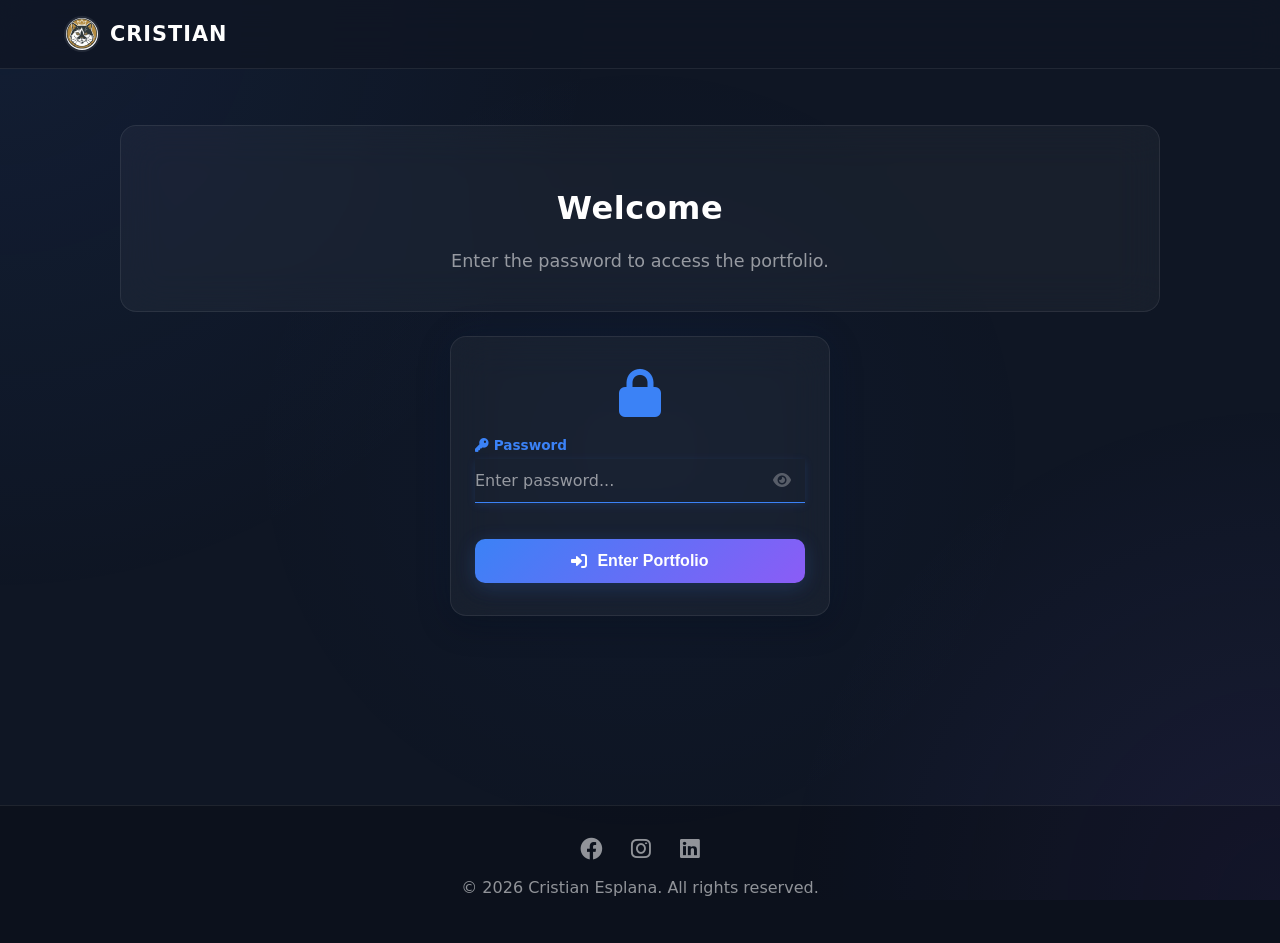
==== about.html @ e077a30f "Updated Profile" ====
<!DOCTYPE html>
<html lang="en">
<head>
    <meta charset="UTF-8">
    <meta name="viewport" content="width=device-width, initial-scale=1.0">
    <script>if(sessionStorage.getItem("portfolio_auth")!=="true")window.location.href="login.html";</script>
    <title>About Me | Cristian Esplana</title>
    <link rel="icon" type="image/png" href="Cat.png">
    <link rel="stylesheet" href="style.css">
    <link rel="stylesheet" href="https://cdnjs.cloudflare.com/ajax/libs/font-awesome/6.0.0/css/all.min.css">
</head>
<body>

    <header>
        <div class="nav-container">
            <a href="index.html" class="logo"><img src="Cat.png" alt="logo" class="logo-icon">CRISTIAN</a>
            <nav class="tubelight-nav">
                <a href="index.html" class="tubelight-link" data-page="index"><i class="fa fa-home"></i><span>Home</span></a>
                <a href="projects.html" class="tubelight-link" data-page="projects"><i class="fa fa-code"></i><span>Projects</span></a>
                <a href="about.html" class="tubelight-link" data-page="about"><i class="fa fa-user"></i><span>About</span></a>
                <a href="contact.html" class="tubelight-link" data-page="contact"><i class="fa fa-envelope"></i><span>Contact</span></a>
            </nav>
            <div class="header-right">
                <div class="search-box">
                    <input type="text" id="siteSearch" placeholder="Search...">
                </div>
                <a href="#" class="desktop-signout" data-logout title="Sign Out"><i class="fa fa-sign-out-alt"></i></a>
                <button id="menuBtn" class="menu-trigger">MENU ☰</button>
            </div>
        </div>
    </header>

    <div id="navModal" class="modal">
        <div class="modal-content">
            <span class="close">&times;</span>
            <div class="menu-extras">
                <div class="menu-search-box">
                    <i class="fa fa-search"></i>
                    <input type="text" id="menuSearch" placeholder="Search...">
                </div>
            </div>
            <nav>
                <ul class="menu-list">
                    <li><a href="index.html">HOME</a></li>
                    <li><a href="projects.html">PROJECTS</a></li>
                    <li><a href="about.html">ABOUT ME</a></li>
                    <li><a href="contact.html">CONTACT US</a></li>
                    <li><a href="#" class="logout-link" data-logout><i class="fa fa-sign-out-alt"></i> SIGN OUT</a></li>
                </ul>
            </nav>
        </div>
    </div>

    <main class="mobile-container">
        <section id="about" class="page active">
            <h2>Personal Details</h2>
            <div class="grid-layout">
                <div class="card avatar-picker-card" id="aboutCard">
                    <div class="avatar-picker">
                        <div class="avatar-picker-banner"></div>
                        <div class="avatar-picker-display" id="avatarDisplay">
                            <div class="avatar-picker-content" id="avatarContent">
                                <img src="DP.jpg" alt="Cristian Esplana" id="avatarMainImg">
                            </div>
                        </div>
                        <div class="avatar-picker-info">
                            <h3>Cristian Esplana</h3>
                            <p>Select your avatar</p>
                        </div>
                        <div class="avatar-picker-options" id="avatarOptions">
                            <button type="button" class="avatar-opt active" data-avatar="photo" title="Profile Photo">
                                <img src="DP.jpg" alt="Photo">
                            </button>
                            <button type="button" class="avatar-opt" data-avatar="1" title="Avatar 1">
                                <svg viewBox="0 0 36 36" fill="none" xmlns="http://www.w3.org/2000/svg" width="40" height="40"><mask id="av1" maskUnits="userSpaceOnUse" x="0" y="0" width="36" height="36"><rect width="36" height="36" rx="72" fill="#FFF"/></mask><g mask="url(#av1)"><rect width="36" height="36" fill="#ff005b"/><rect x="0" y="0" width="36" height="36" transform="translate(9 -5) rotate(219 18 18) scale(1)" fill="#ffb238" rx="6"/><g transform="translate(4.5 -4) rotate(9 18 18)"><path d="M15 19c2 1 4 1 6 0" stroke="#000" fill="none" stroke-linecap="round"/><rect x="10" y="14" width="1.5" height="2" rx="1" fill="#000"/><rect x="24" y="14" width="1.5" height="2" rx="1" fill="#000"/></g></g></svg>
                            </button>
                            <button type="button" class="avatar-opt" data-avatar="2" title="Avatar 2">
                                <svg viewBox="0 0 36 36" fill="none" xmlns="http://www.w3.org/2000/svg" width="40" height="40"><mask id="av2" maskUnits="userSpaceOnUse" x="0" y="0" width="36" height="36"><rect width="36" height="36" rx="72" fill="#FFF"/></mask><g mask="url(#av2)"><rect width="36" height="36" fill="#ff7d10"/><rect x="0" y="0" width="36" height="36" transform="translate(5 -1) rotate(55 18 18) scale(1.1)" fill="#0a0310" rx="6"/><g transform="translate(7 -6) rotate(-5 18 18)"><path d="M15 20c2 1 4 1 6 0" stroke="#FFF" fill="none" stroke-linecap="round"/><rect x="14" y="14" width="1.5" height="2" rx="1" fill="#FFF"/><rect x="20" y="14" width="1.5" height="2" rx="1" fill="#FFF"/></g></g></svg>
                            </button>
                            <button type="button" class="avatar-opt" data-avatar="3" title="Avatar 3">
                                <svg viewBox="0 0 36 36" fill="none" xmlns="http://www.w3.org/2000/svg" width="40" height="40"><mask id="av3" maskUnits="userSpaceOnUse" x="0" y="0" width="36" height="36"><rect width="36" height="36" rx="72" fill="#FFF"/></mask><g mask="url(#av3)"><rect width="36" height="36" fill="#0a0310"/><rect x="0" y="0" width="36" height="36" transform="translate(-3 7) rotate(227 18 18) scale(1.2)" fill="#ff005b" rx="36"/><g transform="translate(-3 3.5) rotate(7 18 18)"><path d="M13,21 a1,0.75 0 0,0 10,0" fill="#FFF"/><rect x="12" y="14" width="1.5" height="2" rx="1" fill="#FFF"/><rect x="22" y="14" width="1.5" height="2" rx="1" fill="#FFF"/></g></g></svg>
                            </button>
                            <button type="button" class="avatar-opt" data-avatar="4" title="Avatar 4">
                                <svg viewBox="0 0 36 36" fill="none" xmlns="http://www.w3.org/2000/svg" width="40" height="40"><mask id="av4" maskUnits="userSpaceOnUse" x="0" y="0" width="36" height="36"><rect width="36" height="36" rx="72" fill="#FFF"/></mask><g mask="url(#av4)"><rect width="36" height="36" fill="#d8fcb3"/><rect x="0" y="0" width="36" height="36" transform="translate(9 -5) rotate(219 18 18) scale(1)" fill="#89fcb3" rx="6"/><g transform="translate(4.5 -4) rotate(9 18 18)"><path d="M15 19c2 1 4 1 6 0" stroke="#000" fill="none" stroke-linecap="round"/><rect x="10" y="14" width="1.5" height="2" rx="1" fill="#000"/><rect x="24" y="14" width="1.5" height="2" rx="1" fill="#000"/></g></g></svg>
                            </button>
                        </div>
                    </div>
                    <div class="avatar-picker-details">
                    <hr>
                    <div class="about-details">
                        <p><strong>Status:</strong> <span>Working Student</span></p>
                        <p><strong>Current Role:</strong> <span>Freelance QA Analyst</span></p>
                        <p><strong>Specialization:</strong> <span>Quality Assurance & Web Dev</span></p>
                        <p><strong>Career Goal:</strong> <span>Senior QA Automation Engineer</span></p>
                    </div>
                    </div>
                </div>

                <div class="card hobby-section">
                    <h3><i class="fa fa-camera"></i> Photography</h3>
                    <p>Outside of coding and testing, I capture stories through my lens, focusing on nature and urban landscapes.</p>
                    <div id="hobbyGallery" class="hobby-gallery">
                        <div class="gallery-item">
                            <img src="gallery1.jpg" alt="Manila Riverside" data-lightbox="gallery1.jpg" data-caption="Manila Riverside — Golden hour along the Pasig River with the historic post office building.">
                            <div class="gallery-caption">
                                <strong>Manila Riverside</strong>
                                <span>Golden hour along the Pasig River with the historic post office building.</span>
                            </div>
                        </div>
                        <div class="gallery-item">
                            <img src="gallery2.jpg" alt="Taal Volcano, Tagaytay" data-lightbox="gallery2.jpg" data-caption="Taal Volcano, Tagaytay — Scenic view of Taal Lake and Volcano Island from Starbucks Tagaytay.">
                            <div class="gallery-caption">
                                <strong>Taal Volcano, Tagaytay</strong>
                                <span>Scenic view of Taal Lake and Volcano Island from Starbucks Tagaytay.</span>
                            </div>
                        </div>
                        <div class="gallery-item">
                            <img src="https://picsum.photos/seed/ocean22/400/260" alt="Coastal Horizon" data-lightbox="https://picsum.photos/seed/ocean22/900/600" data-caption="Coastal Horizon — Golden hour at a quiet beach in Batangas, Philippines.">
                            <div class="gallery-caption">
                                <strong>Coastal Horizon</strong>
                                <span>Golden hour at a quiet beach in Batangas, Philippines.</span>
                            </div>
                        </div>
                        <div class="gallery-item">
                            <img src="https://picsum.photos/seed/rooftop7/400/260" alt="Rooftop View" data-lightbox="https://picsum.photos/seed/rooftop7/900/600" data-caption="Rooftop View — Urban skyline captured from a rooftop during the blue hour.">
                            <div class="gallery-caption">
                                <strong>Rooftop View</strong>
                                <span>Urban skyline captured from a rooftop during the blue hour.</span>
                            </div>
                        </div>
                    </div>
                </div>
            </div>
        </section>
    </main>

    <footer>
        <div class="social-links">
            <a href="#" aria-label="Facebook"><i class="fab fa-facebook"></i></a>
            <a href="#" aria-label="Instagram"><i class="fab fa-instagram"></i></a>
            <a href="#" aria-label="LinkedIn"><i class="fab fa-linkedin"></i></a>
        </div>
        <p>&copy; 2026 Cristian Esplana. All rights reserved.</p>
    </footer>

    <!-- Image Lightbox Modal -->
    <div id="imgModal">
        <div class="img-modal-overlay"></div>
        <div class="img-modal-box">
            <button class="img-modal-close">&times;</button>
            <img id="imgModalSrc" src="" alt="">
            <p class="img-modal-caption" id="imgModalCaption"></p>
        </div>
    </div>

    <script src="script.js"></script>
</body>
</html>
---- style.css ----
/* ================================================================
   PORTFOLIO — Dark Glassmorphic Design
   ================================================================
   1. Variables & Theme
   2. Base, Background & Layout
   3. Header & Navigation
   4. Nav Modal & Menu
   5. Pages & Glassmorphic Cards
   6. Home: Hero, Preview Grid
   7. Home: Project Preview Cards
   8. Home: About Preview (Polaroid Photos)
   9. Home: Contact Preview
   10. Projects Page
   11. Achievements
   12. About Page & Gallery
   13. Contact Page & Forms
   14. Modals (Detail, Section Preview, Image Lightbox)
   15. Login Page
   16. Responsive Breakpoints
   ================================================================ */


/* ── 1. Variables & Theme ── */

:root {
    --bg-primary: #0f1624;
    --bg-secondary: #131a2e;
    --bg-card: rgba(255, 255, 255, 0.04);
    --bg-card-hover: rgba(255, 255, 255, 0.07);
    --text-primary: #e2e8f0;
    --text-secondary: rgba(255, 255, 255, 0.55);
    --accent: #3b82f6;
    --accent-secondary: #8b5cf6;
    --accent-glow: rgba(59, 130, 246, 0.15);
    --border: rgba(255, 255, 255, 0.08);
    --border-hover: rgba(255, 255, 255, 0.15);
    --glass-blur: 20px;
    --shadow-card: 0 8px 32px rgba(0, 0, 0, 0.3);
    --shadow-glow: 0 0 40px rgba(59, 130, 246, 0.08);
    --gradient-accent: linear-gradient(135deg, #3b82f6, #8b5cf6);
    --gradient-warm: linear-gradient(135deg, #f97316, #ef4444);
}


/* ── 2. Base, Background & Layout ── */

* { box-sizing: border-box; }

body {
    margin: 0;
    font-family: 'Segoe UI', system-ui, -apple-system, sans-serif;
    background: var(--bg-primary);
    color: var(--text-primary);
    overflow-x: hidden;
    min-height: 100vh;
}

body::before {
    content: "";
    position: fixed;
    top: 0; left: 0; width: 100%; height: 100%;
    background:
        radial-gradient(ellipse 600px 600px at 0% 0%, rgba(59, 130, 246, 0.08), transparent),
        radial-gradient(ellipse 500px 500px at 100% 100%, rgba(139, 92, 246, 0.08), transparent),
        radial-gradient(ellipse 400px 400px at 50% 50%, rgba(59, 130, 246, 0.03), transparent);
    z-index: -1;
    pointer-events: none;
}

hr {
    border: 0;
    border-top: 1px solid var(--border);
    margin: 15px 0;
}

footer {
    text-align: center;
    padding: 30px;
    background: rgba(0, 0, 0, 0.2);
    border-top: 1px solid var(--border);
    color: var(--text-secondary);
}

.social-links a {
    color: var(--text-secondary);
    margin: 0 12px;
    font-size: 1.4rem;
    transition: color 0.3s, transform 0.3s;
}

.social-links a:hover {
    color: var(--accent);
    transform: translateY(-2px);
}


/* ── 3. Header & Navigation ── */

header {
    background: rgba(15, 22, 36, 0.8);
    padding: 16px 5%;
    border-bottom: 1px solid var(--border);
    position: sticky;
    top: 0;
    z-index: 1000;
    -webkit-backdrop-filter: blur(16px);
    backdrop-filter: blur(16px);
}

.nav-container,
.header-right {
    display: flex;
    align-items: center;
    gap: 15px;
    justify-content: space-between;
}

.logo {
    color: #fff;
    margin: 0;
    cursor: pointer;
    display: flex;
    align-items: center;
    font-size: 1.5rem;
    font-weight: 700;
    text-decoration: none;
    letter-spacing: 1px;
}

.logo-icon {
    height: 44px;
    width: 44px;
    object-fit: cover;
    margin-right: 10px;
    border-radius: 50%;
    border: 2px solid var(--border);
}

.search-box input {
    background: var(--bg-card);
    color: var(--text-primary);
    border: 1px solid var(--border);
    border-radius: 20px;
    padding: 7px 16px;
    width: 100px;
    transition: width 0.3s, border-color 0.3s;
    font-family: inherit;
}

.search-box input:focus {
    width: 160px;
    border-color: var(--accent);
    outline: none;
}

.menu-trigger {
    background: transparent;
    color: var(--text-primary);
    border: 1px solid var(--border);
    padding: 8px 16px;
    border-radius: 8px;
    cursor: pointer;
    font-family: inherit;
    font-weight: 600;
    font-size: 0.85rem;
    letter-spacing: 1px;
    transition: border-color 0.3s;
}

.menu-trigger:hover { border-color: var(--accent); }


/* ── 3b. Tubelight Navbar (Desktop) ── */

.tubelight-nav {
    display: none;
}

.desktop-signout {
    display: none;
}

@media (min-width: 768px) {
    .tubelight-nav {
        display: flex;
        align-items: center;
        gap: 2px;
        background: rgba(255, 255, 255, 0.04);
        border: 1px solid var(--border);
        -webkit-backdrop-filter: blur(16px);
        backdrop-filter: blur(16px);
        padding: 4px;
        border-radius: 9999px;
    }

    .tubelight-link {
        position: relative;
        display: flex;
        align-items: center;
        gap: 6px;
        padding: 8px 22px;
        border-radius: 9999px;
        text-decoration: none;
        font-size: 0.82rem;
        font-weight: 600;
        color: var(--text-secondary);
        transition: color 0.3s, background 0.3s;
        white-space: nowrap;
    }

    .tubelight-link i {
        display: none;
    }

    .tubelight-link:hover {
        color: var(--accent);
    }

    .tubelight-link.active {
        color: var(--accent);
        background: rgba(59, 130, 246, 0.07);
    }

    .tubelight-link.active::before {
        content: '';
        position: absolute;
        top: -1px;
        left: 50%;
        transform: translateX(-50%);
        width: 28px;
        height: 3px;
        background: var(--accent);
        border-radius: 4px 4px 0 0;
        animation: tubelightPulse 2s ease-in-out infinite alternate;
    }

    .tubelight-link.active::after {
        content: '';
        position: absolute;
        top: -6px;
        left: 50%;
        transform: translateX(-50%);
        width: 40px;
        height: 16px;
        background: radial-gradient(ellipse, rgba(59, 130, 246, 0.3) 0%, transparent 70%);
        border-radius: 50%;
        pointer-events: none;
        filter: blur(4px);
        animation: tubelightGlow 2s ease-in-out infinite alternate;
    }

    @keyframes tubelightPulse {
        from { opacity: 0.8; width: 24px; }
        to   { opacity: 1;   width: 32px; }
    }

    @keyframes tubelightGlow {
        from { opacity: 0.5; transform: translateX(-50%) scale(0.9); }
        to   { opacity: 1;   transform: translateX(-50%) scale(1.1); }
    }

    .menu-trigger {
        display: none !important;
    }

    .desktop-signout {
        display: flex;
        align-items: center;
        justify-content: center;
        width: 34px;
        height: 34px;
        border-radius: 50%;
        color: var(--text-secondary);
        border: 1px solid var(--border);
        text-decoration: none;
        font-size: 0.9rem;
        transition: color 0.3s, border-color 0.3s, background 0.3s;
    }

    .desktop-signout:hover {
        color: #ef4444;
        border-color: rgba(239, 68, 68, 0.4);
        background: rgba(239, 68, 68, 0.08);
    }
}


/* ── 4. Nav Modal & Menu ── */

.modal {
    position: fixed;
    top: -100%; left: 0;
    width: 100%; height: 100%;
    background: rgba(15, 22, 36, 0.97);
    -webkit-backdrop-filter: blur(30px);
    backdrop-filter: blur(30px);
    z-index: 2000;
    transition: top 0.4s;
    display: none;
}

.modal.show { top: 0; display: block; }

.modal-content {
    display: flex;
    flex-direction: column;
    align-items: center;
    padding-top: 100px;
}

.close {
    position: absolute;
    top: 20px; right: 30px;
    font-size: 40px;
    cursor: pointer;
    color: var(--text-secondary);
    transition: color 0.3s;
}

.close:hover { color: #fff; }

.menu-list {
    list-style: none;
    padding: 0;
    text-align: center;
}

.menu-list li { margin: 8px 0; }

.menu-list a {
    text-decoration: none;
    font-size: 1.8rem;
    color: var(--text-secondary);
    font-weight: 700;
    letter-spacing: 2px;
    transition: color 0.3s;
}

.menu-list a:hover { color: #fff; }

.menu-list .logout-link {
    color: #ef4444 !important;
    border-top: 1px solid var(--border);
    padding-top: 16px;
    margin-top: 10px;
    display: inline-block;
    font-size: 1.2rem;
}

.menu-list .logout-link:hover { opacity: 0.7; }

.menu-extras {
    display: flex;
    flex-direction: column;
    align-items: center;
    gap: 12px;
    margin-bottom: 28px;
    width: 80%;
    max-width: 320px;
}

.menu-search-box {
    display: flex;
    align-items: center;
    gap: 10px;
    width: 100%;
    background: var(--bg-card);
    border: 1px solid var(--border);
    border-radius: 24px;
    padding: 10px 16px;
}

.menu-search-box i { color: var(--accent); font-size: 0.95rem; flex-shrink: 0; }

.menu-search-box input {
    border: none;
    background: transparent;
    color: var(--text-primary);
    font-family: inherit;
    font-size: 1rem;
    width: 100%;
    outline: none;
}




/* ── 5. Pages & Glassmorphic Cards ── */

.mobile-container {
    max-width: 600px;
    margin: auto;
    min-height: 80vh;
}

.page {
    display: none;
    padding: 20px;
    opacity: 0;
    transition: 0.5s ease;
}

.page.active {
    display: block;
    opacity: 1;
    margin: 24px auto;
}

.page h2 {
    color: #fff;
    font-size: 1.6rem;
    font-weight: 700;
    letter-spacing: 0.5px;
    margin-bottom: 20px;
}

.card,
.preview-item {
    background: var(--bg-card);
    -webkit-backdrop-filter: blur(var(--glass-blur));
    backdrop-filter: blur(var(--glass-blur));
    padding: 20px;
    border-radius: 16px;
    margin-bottom: 20px;
    box-shadow: var(--shadow-card), var(--shadow-glow);
    border: 1px solid var(--border);
    transition: transform 0.3s ease, box-shadow 0.3s ease, border-color 0.3s ease;
}

.card:hover,
.preview-item:hover {
    transform: translateY(-4px);
    box-shadow: var(--shadow-card), 0 0 60px rgba(59, 130, 246, 0.12);
    border-color: var(--border-hover);
}

.preview-item { cursor: pointer; }


/* ── 6. Home: Hero, Preview Grid ── */

.hero-header {
    padding: 32px 24px;
    border-radius: 16px;
    background: var(--bg-card);
    border: 1px solid var(--border);
    margin-bottom: 24px;
    -webkit-backdrop-filter: blur(var(--glass-blur));
    backdrop-filter: blur(var(--glass-blur));
}

.hero-header h1 {
    font-size: 2rem;
    font-weight: 800;
    margin: 0 0 12px;
    color: #fff;
    line-height: 1.2;
}

.hero-header p {
    color: var(--text-secondary);
    font-size: 1rem;
    line-height: 1.6;
    margin: 0;
}

.hero-header strong { color: var(--accent); }

.scroll-preview {
    display: flex;
    flex-direction: column;
    gap: 16px;
}

.scroll-preview .preview-item:nth-child(1) {
    background: linear-gradient(135deg, rgba(59, 130, 246, 0.08), rgba(139, 92, 246, 0.06));
    border-color: rgba(59, 130, 246, 0.15);
}

.scroll-preview .preview-item:nth-child(2) {
    background: linear-gradient(135deg, rgba(139, 92, 246, 0.08), rgba(236, 72, 153, 0.06));
    border-color: rgba(139, 92, 246, 0.15);
}

.scroll-preview .preview-item:nth-child(3) {
    background: linear-gradient(135deg, rgba(249, 115, 22, 0.08), rgba(239, 68, 68, 0.06));
    border-color: rgba(249, 115, 22, 0.15);
}

.preview-item h4 {
    color: #fff;
    font-size: 1rem;
    margin: 0 0 2px;
}

.preview-sub {
    font-size: 0.75rem;
    color: var(--text-secondary);
    margin: 2px 0 12px;
}


/* ── 7. Home: Project Preview Cards ── */

.home-preview-projects { display: flex; flex-direction: column; gap: 10px; }

.hp-project {
    background: rgba(255, 255, 255, 0.03);
    border: 1px solid var(--border);
    border-radius: 12px;
    padding: 12px 14px;
    display: flex;
    flex-direction: column;
    gap: 6px;
    transition: border-color 0.3s;
}

.hp-project:hover { border-color: var(--border-hover); }

.hp-project-top { display: flex; align-items: center; gap: 6px; margin-bottom: 2px; }
.hp-project strong { font-size: 0.92rem; color: #fff; }
.hp-project p { margin: 0; font-size: 0.78rem; color: var(--text-secondary); line-height: 1.4; }

.hp-project-img {
    width: 100%;
    max-height: 160px;
    object-fit: cover;
    border-radius: 8px;
    margin: 4px 0;
    border: 1px solid var(--border);
}

.hp-project-full .hp-project-img { max-height: 220px; }


/* ── 8. Home: About Preview (Polaroid Photos) ── */

.home-preview-about { display: flex; flex-direction: column; gap: 12px; }

.hp-profile-row { display: flex; align-items: center; gap: 12px; margin-bottom: 8px; }

.hp-avatar-img {
    width: 50px; height: 50px;
    border-radius: 50%;
    object-fit: cover;
    object-position: top;
    border: 2px solid var(--accent);
    box-shadow: 0 0 16px rgba(59, 130, 246, 0.2);
}

.hp-profile-row div { display: flex; flex-direction: column; }
.hp-profile-row strong { font-size: 0.95rem; color: #fff; }
.hp-profile-row span { font-size: 0.75rem; color: var(--text-secondary); }

.hp-detail-row {
    font-size: 0.82rem;
    padding: 8px 14px;
    border-radius: 20px;
    background: rgba(59, 130, 246, 0.1);
    border: 1px solid rgba(59, 130, 246, 0.2);
    margin-bottom: 6px;
    display: inline-flex;
    align-items: center;
    gap: 8px;
    color: var(--text-primary);
    font-weight: 600;
}

.hp-detail-row i { color: var(--accent); width: 14px; text-align: center; }

.hp-about-photos {
    display: flex;
    justify-content: center;
    gap: 0;
    padding: 20px 10px 10px;
    position: relative;
    min-height: 120px;
}

.hp-about-photos img {
    width: 120px;
    height: 90px;
    object-fit: cover;
    border-radius: 6px;
    border: 3px solid rgba(255, 255, 255, 0.15);
    box-shadow: 0 8px 24px rgba(0, 0, 0, 0.5);
    position: relative;
    transition: transform 0.4s ease, box-shadow 0.4s ease;
}

.hp-about-photos img:first-child {
    transform: rotate(-6deg);
    z-index: 1;
    margin-right: -20px;
}

.hp-about-photos img:last-child {
    transform: rotate(4deg);
    z-index: 2;
}

.hp-about-photos img:hover {
    transform: rotate(0deg) translateY(-8px) scale(1.05);
    box-shadow: 0 16px 40px rgba(0, 0, 0, 0.6);
    z-index: 10;
}


/* ── 9. Home: Contact Preview ── */

.home-preview-contact { display: flex; flex-direction: column; gap: 12px; }
.hp-contact-info { display: flex; flex-direction: column; gap: 4px; }

.hp-form { display: flex; flex-direction: column; gap: 8px; }

.hp-form input,
.hp-form textarea {
    width: 100%;
    padding: 10px 0;
    border: none;
    border-bottom: 1px solid var(--border);
    background: transparent;
    color: var(--text-primary);
    font-family: inherit;
    font-size: 0.85rem;
    box-sizing: border-box;
    resize: none;
    cursor: pointer;
    transition: border-color 0.3s;
}

.hp-form input::placeholder,
.hp-form textarea::placeholder { color: var(--text-secondary); }

.hp-form input:focus,
.hp-form textarea:focus {
    outline: none;
    border-bottom-color: var(--accent);
    box-shadow: 0 2px 8px rgba(59, 130, 246, 0.15);
}

.hp-form button {
    background: var(--gradient-warm);
    color: #fff;
    border: none;
    padding: 10px;
    border-radius: 8px;
    font-size: 0.85rem;
    font-weight: 700;
    cursor: pointer;
    display: flex;
    justify-content: center;
    align-items: center;
    gap: 6px;
    transition: opacity 0.3s, transform 0.3s;
}

.hp-form button:hover {
    opacity: 0.9;
    transform: translateY(-1px);
}


/* ── 10. Projects Page ── */

.year-group { margin-bottom: 28px; }

.year-label {
    display: inline-flex;
    align-items: center;
    gap: 8px;
    background: var(--gradient-accent);
    color: #fff;
    font-size: 0.85rem;
    font-weight: 700;
    padding: 6px 16px;
    border-radius: 20px;
    margin-bottom: 14px;
}

.project-card { display: flex; flex-direction: column; gap: 8px; cursor: pointer; }
.project-meta { display: flex; align-items: center; gap: 8px; flex-wrap: wrap; }
.project-card h3 { margin: 4px 0 0; font-size: 1.05rem; color: #fff; }
.project-card p { margin: 0; font-size: 0.88rem; line-height: 1.5; color: var(--text-secondary); }

.subject-tag {
    font-size: 0.72rem;
    font-weight: 600;
    padding: 4px 12px;
    border-radius: 12px;
    background: rgba(59, 130, 246, 0.15);
    color: var(--accent);
    border: 1px solid rgba(59, 130, 246, 0.25);
}

.platform-tag {
    font-size: 0.72rem;
    padding: 4px 12px;
    border-radius: 12px;
    background: rgba(255, 255, 255, 0.05);
    color: var(--text-secondary);
    border: 1px solid var(--border);
}

.tech-stack { display: flex; gap: 6px; flex-wrap: wrap; margin-top: 6px; }

.tech {
    font-size: 0.72rem;
    font-weight: 700;
    padding: 4px 12px;
    border-radius: 10px;
    background: rgba(139, 92, 246, 0.12);
    color: #c4b5fd;
    border: 1px solid rgba(139, 92, 246, 0.25);
}

.card-thumb {
    width: 100%;
    height: 140px;
    object-fit: cover;
    border-radius: 10px;
    margin-top: 12px;
    border: 1px solid var(--border);
    cursor: zoom-in;
    transition: opacity 0.3s;
}

.card-thumb:hover { opacity: 0.85; }


/* ── 11. Achievements ── */

.section-sub-heading { margin-top: 32px; margin-bottom: 14px; }
.achievements-list { display: flex; flex-direction: column; gap: 12px; }

.achievement-item {
    display: flex;
    align-items: flex-start;
    gap: 14px;
    background: var(--bg-card);
    border: 1px solid var(--border);
    border-left: 3px solid var(--accent);
    border-radius: 12px;
    padding: 16px;
    cursor: pointer;
    transition: border-color 0.3s, transform 0.3s;
    -webkit-backdrop-filter: blur(var(--glass-blur));
    backdrop-filter: blur(var(--glass-blur));
}

.achievement-item:hover {
    border-color: var(--border-hover);
    transform: translateY(-2px);
}

.achievement-icon { font-size: 1.4rem; color: var(--accent); flex-shrink: 0; padding-top: 2px; }
.achievement-body { flex: 1; }
.achievement-body strong { font-size: 0.95rem; display: block; margin-bottom: 4px; color: #fff; }
.achievement-body p { margin: 0; font-size: 0.85rem; line-height: 1.5; color: var(--text-secondary); }

.cert-thumb {
    width: 72px;
    height: 52px;
    object-fit: cover;
    border-radius: 8px;
    border: 1px solid var(--border);
    cursor: zoom-in;
    flex-shrink: 0;
    transition: opacity 0.2s;
}

.cert-thumb:hover { opacity: 0.8; }


/* ── 12. About Page & Gallery ── */

.profile-header { display: flex; align-items: center; gap: 20px; margin-bottom: 15px; }
.profile-header i { font-size: 3.5rem; color: var(--accent); }

.profile-photo {
    width: 80px; height: 80px;
    border-radius: 50%;
    object-fit: cover;
    object-position: top;
    border: 3px solid var(--accent);
    box-shadow: 0 0 20px rgba(59, 130, 246, 0.2);
}

.profile-title h3 { margin: 0; font-size: 1.4rem; color: #fff; }
.profile-title p { margin: 0; color: var(--accent); font-weight: 600; }

/* Avatar Picker */
.avatar-picker-card {
    padding: 0 !important;
    overflow: hidden;
}

.avatar-picker {
    display: flex;
    flex-direction: column;
    align-items: center;
}

.avatar-picker-banner {
    width: 100%;
    height: 8rem;
    background: linear-gradient(135deg, rgba(59, 130, 246, 0.25), rgba(139, 92, 246, 0.15));
}

.avatar-picker-display {
    width: 130px;
    height: 130px;
    border-radius: 50%;
    overflow: hidden;
    border: 4px solid var(--bg-secondary);
    background: var(--bg-secondary);
    margin-top: -65px;
    display: flex;
    align-items: center;
    justify-content: center;
    box-shadow: 0 8px 32px rgba(0, 0, 0, 0.4);
    position: relative;
}

.avatar-picker-content {
    width: 100%;
    height: 100%;
    display: flex;
    align-items: center;
    justify-content: center;
    transition: transform 0.8s cubic-bezier(0.4, 0, 0.2, 1);
}

.avatar-picker-content.spin {
    animation: avatarSpin 0.8s cubic-bezier(0.4, 0, 0.2, 1);
}

@keyframes avatarSpin {
    0%   { transform: rotate(0deg) scale(1); }
    50%  { transform: rotate(540deg) scale(0.85); }
    100% { transform: rotate(1080deg) scale(1); }
}

.avatar-picker-content img {
    width: 100%;
    height: 100%;
    object-fit: cover;
    object-position: top;
    border-radius: 50%;
}

.avatar-picker-content svg {
    width: 80%;
    height: 80%;
}

.avatar-picker-info {
    text-align: center;
    margin-top: 12px;
    padding: 0 20px;
}

.avatar-picker-info h3 {
    margin: 0;
    font-size: 1.4rem;
    color: #fff;
    font-weight: 700;
}

.avatar-picker-info p {
    margin: 4px 0 0;
    font-size: 0.85rem;
    color: var(--text-secondary);
}

.avatar-picker-options {
    display: flex;
    justify-content: center;
    gap: 12px;
    margin: 18px 0 20px;
    padding: 0 20px;
}

.avatar-opt {
    position: relative;
    width: 44px;
    height: 44px;
    border-radius: 50%;
    overflow: hidden;
    border: 2px solid var(--border);
    background: var(--bg-card);
    cursor: pointer;
    padding: 0;
    display: flex;
    align-items: center;
    justify-content: center;
    transition: transform 0.2s, border-color 0.3s, box-shadow 0.3s;
}

.avatar-opt:hover {
    transform: translateY(-2px);
    border-color: var(--border-hover);
}

.avatar-opt img {
    width: 100%;
    height: 100%;
    object-fit: cover;
    object-position: top;
    border-radius: 50%;
}

.avatar-opt svg {
    width: 32px;
    height: 32px;
}

.avatar-opt.active {
    border-color: var(--accent);
    box-shadow: 0 0 0 3px rgba(59, 130, 246, 0.25), 0 0 16px rgba(59, 130, 246, 0.2);
}

.avatar-picker-details {
    padding: 0 20px 20px;
}

.about-details p {
    padding: 10px 14px;
    border-radius: 8px;
    background: rgba(59, 130, 246, 0.06);
    border-left: 3px solid var(--accent);
    margin: 6px 0;
    color: var(--text-secondary);
}

.about-details strong { color: var(--text-primary); }

.hobby-gallery { display: grid; grid-template-columns: 1fr 1fr; gap: 14px; margin-top: 14px; }

.gallery-item {
    border-radius: 12px;
    overflow: hidden;
    border: 1px solid var(--border);
    box-shadow: var(--shadow-card);
    background: var(--bg-card);
    transition: transform 0.3s ease, box-shadow 0.3s ease;
}

.gallery-item:hover {
    transform: translateY(-6px);
    box-shadow: var(--shadow-card), 0 0 40px rgba(59, 130, 246, 0.1);
}

.gallery-item img { width: 100%; height: 130px; object-fit: cover; display: block; cursor: zoom-in; }

.gallery-caption { padding: 10px 12px; display: flex; flex-direction: column; gap: 3px; }
.gallery-caption strong { font-size: 0.85rem; color: var(--accent); }
.gallery-caption span { font-size: 0.75rem; color: var(--text-secondary); line-height: 1.3; }

@media (max-width: 480px) {
    .hobby-gallery { grid-template-columns: 1fr; }
    .gallery-item img { height: 160px; }
}


/* ── 13. Contact Page & Forms ── */

.contact-grid { display: flex; flex-direction: column; gap: 20px; }

.contact-info-card {
    background: linear-gradient(135deg, rgba(59, 130, 246, 0.08), rgba(139, 92, 246, 0.06)) !important;
}

.contact-info-card h3 { color: #fff; margin-top: 0; }

.contact-info-card p {
    padding: 10px 14px;
    border-radius: 8px;
    background: rgba(255, 255, 255, 0.03);
    margin: 8px 0;
    color: var(--text-secondary);
}

.contact-info-card p i { color: var(--accent); margin-right: 6px; }

.form-group { margin-bottom: 16px; display: flex; flex-direction: column; gap: 6px; }
.form-group label { font-size: 0.85rem; font-weight: 600; color: var(--accent); }

#contactForm input,
#contactForm textarea {
    width: 100%;
    padding: 12px 0;
    border: none;
    border-bottom: 1px solid var(--border);
    border-radius: 0;
    background: transparent;
    color: var(--text-primary);
    font-family: inherit;
    font-size: 0.95rem;
    box-sizing: border-box;
    transition: border-color 0.3s;
}

#contactForm input::placeholder,
#contactForm textarea::placeholder { color: var(--text-secondary); }

#contactForm input:focus,
#contactForm textarea:focus {
    outline: none;
    border-bottom-color: var(--accent);
    box-shadow: 0 2px 8px rgba(59, 130, 246, 0.15);
}

.send-btn {
    width: 100%;
    background: var(--gradient-warm);
    color: white;
    border: none;
    padding: 14px;
    border-radius: 10px;
    font-weight: 700;
    font-size: 1rem;
    cursor: pointer;
    display: flex;
    justify-content: center;
    align-items: center;
    gap: 10px;
    transition: opacity 0.3s, transform 0.3s;
    box-shadow: 0 4px 20px rgba(249, 115, 22, 0.25);
}

.send-btn:hover {
    opacity: 0.9;
    transform: translateY(-2px);
}


/* ── 14. Modals ── */

/* Detail Modal */
.detail-modal {
    display: none;
    position: fixed; top: 0; left: 0; width: 100%; height: 100%;
    z-index: 3000; align-items: center; justify-content: center;
}

.detail-modal.show { display: flex; }

.detail-modal-overlay {
    position: absolute; top: 0; left: 0; width: 100%; height: 100%;
    background: rgba(0, 0, 0, 0.8);
}

.detail-modal-box {
    position: relative; z-index: 1;
    background: var(--bg-secondary);
    -webkit-backdrop-filter: blur(30px);
    backdrop-filter: blur(30px);
    border: 1px solid var(--border);
    border-radius: 20px;
    padding: 28px 24px 24px;
    max-width: 500px; width: 92vw;
    max-height: 88vh; overflow-y: auto;
    box-shadow: 0 20px 60px rgba(0, 0, 0, 0.5), var(--shadow-glow);
    animation: modalSlideIn 0.3s ease;
}

@keyframes modalSlideIn {
    from { opacity: 0; transform: translateY(20px) scale(0.97); }
    to   { opacity: 1; transform: translateY(0) scale(1); }
}

.detail-modal-close {
    position: absolute; top: 14px; right: 18px;
    background: none; border: none; color: var(--text-secondary);
    font-size: 1.8rem; cursor: pointer; line-height: 1;
    opacity: 0.6; transition: opacity 0.2s;
}

.detail-modal-close:hover { opacity: 1; color: #fff; }
.detail-modal-meta { display: flex; gap: 8px; flex-wrap: wrap; margin-bottom: 10px; }
.detail-modal-title { margin: 0; font-size: 1.25rem; color: #fff; padding-right: 28px; }
.detail-modal-hr { border: none; border-top: 1px solid var(--border); margin: 14px 0; }

.detail-modal-img {
    width: 100%; border-radius: 12px; margin-bottom: 16px;
    border: 1px solid var(--border);
    cursor: zoom-in; transition: opacity 0.2s; display: block;
}

.detail-modal-img:hover { opacity: 0.88; }
.detail-modal-desc { color: var(--text-secondary); line-height: 1.65; margin: 0 0 16px; }
.detail-modal-tech { margin-top: 4px; }
.detail-achievement-icon { font-size: 1.5rem; color: var(--accent); }

/* Section Preview Modal */
.section-preview-modal {
    display: none;
    position: fixed; top: 0; left: 0; width: 100%; height: 100%;
    z-index: 3000; align-items: center; justify-content: center;
}

.section-preview-modal.show { display: flex; }

.section-preview-overlay {
    position: absolute; top: 0; left: 0; width: 100%; height: 100%;
    background: rgba(0, 0, 0, 0.8);
}

.section-preview-box {
    position: relative; z-index: 1;
    background: var(--bg-secondary);
    border: 1px solid var(--border);
    border-radius: 20px;
    padding: 28px 24px 24px;
    width: 90%; max-width: 520px;
    max-height: 80vh; overflow-y: auto;
    box-shadow: 0 12px 40px rgba(0, 0, 0, 0.5), var(--shadow-glow);
    -webkit-backdrop-filter: blur(30px);
    backdrop-filter: blur(30px);
    animation: modalSlideIn 0.3s ease;
}

.section-preview-close {
    position: absolute; top: 14px; right: 18px;
    background: none; border: none; font-size: 1.6rem;
    cursor: pointer; color: var(--text-secondary); opacity: 0.6; line-height: 1;
}

.section-preview-close:hover { opacity: 1; color: #fff; }
.section-preview-title { margin: 0 0 16px; font-size: 1.2rem; color: var(--accent); }
.section-preview-content { margin-bottom: 20px; }

/* Fix cloned content inside the section preview modal */
.section-preview-content .home-preview-about {
    flex-direction: column;
    gap: 16px;
}

.section-preview-content .hp-about-info {
    width: 100%;
}

.section-preview-content .hp-detail-row {
    display: flex;
    width: 100%;
}

.section-preview-content .hp-about-photos {
    display: flex;
    justify-content: center;
    padding: 10px 0;
    min-height: 0;
}

.section-preview-content .hp-about-photos img {
    width: 140px;
    height: 100px;
}

.section-preview-content .home-preview-projects {
    flex-direction: column;
}

.section-preview-content .hp-project {
    width: 100%;
}

.section-preview-content .home-preview-contact {
    flex-direction: column;
}

.section-preview-content .hp-form input,
.section-preview-content .hp-form textarea {
    pointer-events: none;
}

.section-preview-btn {
    display: flex; align-items: center; justify-content: center; gap: 8px;
    background: var(--gradient-accent); color: #fff; text-decoration: none;
    padding: 12px 20px; border-radius: 10px; font-weight: bold;
    font-size: 0.95rem; transition: opacity 0.3s, transform 0.3s;
}

.section-preview-btn:hover {
    opacity: 0.9;
    transform: translateY(-1px);
}

/* Image Lightbox Modal */
#imgModal {
    display: none;
    position: fixed; top: 0; left: 0; width: 100%; height: 100%;
    z-index: 3000; align-items: center; justify-content: center;
}

#imgModal.show { display: flex; }

.img-modal-overlay {
    position: absolute; top: 0; left: 0; width: 100%; height: 100%;
    background: rgba(0, 0, 0, 0.92);
}

.img-modal-box {
    position: relative; z-index: 1;
    max-width: 92vw; max-height: 92vh;
    display: flex; flex-direction: column; align-items: center;
}

.img-modal-box img {
    max-width: 100%; max-height: 78vh;
    border-radius: 12px;
    box-shadow: 0 10px 40px rgba(0, 0, 0, 0.6);
    display: block;
}

.img-modal-caption { color: #fff; margin-top: 12px; font-size: 0.95rem; text-align: center; opacity: 0.8; }

.img-modal-close {
    position: absolute; top: -44px; right: 0;
    background: none; border: none; color: #fff;
    font-size: 2.2rem; cursor: pointer; line-height: 1;
    opacity: 0.7; transition: opacity 0.2s;
}

.img-modal-close:hover { opacity: 1; }


/* ── 15. Login Page ── */

.login-box {
    max-width: 380px;
    margin: 0 auto;
    padding: 32px 24px;
    background: var(--bg-card);
    -webkit-backdrop-filter: blur(var(--glass-blur));
    backdrop-filter: blur(var(--glass-blur));
    border: 1px solid var(--border);
    border-radius: 16px;
    box-shadow: var(--shadow-card), var(--shadow-glow);
}

.login-icon { text-align: center; margin-bottom: 20px; }

.login-icon i {
    font-size: 3rem;
    color: var(--accent);
}

.login-box .form-group label { color: var(--accent); }

.password-wrapper { position: relative; display: flex; align-items: center; }

.password-wrapper input {
    width: 100%;
    padding: 12px 44px 12px 0;
    border: none;
    border-bottom: 1px solid var(--border);
    border-radius: 0;
    background: transparent;
    color: var(--text-primary);
    font-family: inherit;
    font-size: 1rem;
    box-sizing: border-box;
    transition: border-color 0.3s;
}

.password-wrapper input::placeholder { color: var(--text-secondary); }

.password-wrapper input:focus {
    outline: none;
    border-bottom-color: var(--accent);
    box-shadow: 0 2px 8px rgba(59, 130, 246, 0.15);
}

.toggle-password {
    position: absolute; right: 10px;
    background: none; border: none;
    color: var(--text-secondary); opacity: 0.5;
    cursor: pointer; font-size: 1rem; padding: 4px;
}

.toggle-password:hover { opacity: 0.9; }

.login-error { color: #ef4444; font-size: 0.85rem; min-height: 1.2em; margin: 8px 0 4px; text-align: center; }

.login-btn {
    width: 100%;
    background: var(--gradient-accent);
    color: #fff;
    border: none;
    padding: 13px;
    border-radius: 10px;
    font-weight: 700;
    font-size: 1rem;
    cursor: pointer;
    display: flex;
    justify-content: center;
    align-items: center;
    gap: 10px;
    transition: opacity 0.3s, transform 0.3s;
    box-shadow: 0 4px 20px rgba(59, 130, 246, 0.2);
}

.login-btn:hover {
    opacity: 0.9;
    transform: translateY(-2px);
}


/* ── 16. Responsive Breakpoints ── */

/* Mobile-first base */
.header-right .search-box { display: none; }

.mobile-container { max-width: 100%; margin: auto; min-height: 80vh; padding: 0 12px; }
.page { padding: 16px; }
.page.active { margin: 16px auto; }
.scroll-preview { display: flex; flex-direction: column; gap: 14px; }
.preview-item { margin-bottom: 0; }
.hero-header { padding: 20px 16px; }
.hero-header h1 { font-size: 1.5rem; }
.hero-header p { font-size: 0.9rem; }
.page h2 { font-size: 1.3rem; }
.card { padding: 16px; }
.profile-header i { font-size: 2.5rem; }
.profile-title h3 { font-size: 1.2rem; }
.menu-list a { font-size: 1.4rem; }
.logo { font-size: 1.3rem; }
.logo-icon { height: 36px; width: 36px; }
.send-btn { padding: 12px; font-size: 0.9rem; }
footer { padding: 20px; }
footer p { font-size: 0.85rem; }

/* Small mobile (>= 375px) */
@media (min-width: 375px) {
    .page { padding: 18px; }
}

/* Tablet (>= 600px) */
@media (min-width: 600px) {
    .mobile-container { max-width: 580px; padding: 0 12px; }
    .page { padding: 22px; }
    .scroll-preview { flex-direction: row; flex-wrap: wrap; }
    .scroll-preview .preview-item { flex: 1 1 calc(50% - 8px); }
    .scroll-preview .preview-item:nth-child(1) { flex: 0 0 100%; width: 100%; }
    .hero-header h1 { font-size: 1.8rem; }
    .hero-header p  { font-size: 1rem; }
    .page h2 { font-size: 1.5rem; }
    .search-box input { width: 100px; }
    .search-box input:focus { width: 140px; }
    .hp-about-photos img { width: 140px; height: 105px; }
}

/* Desktop (>= 768px) */
@media (min-width: 768px) {
    .header-right .search-box { display: block; }
    .menu-extras { display: none; }

    .mobile-container { max-width: 1160px; padding: 0 24px; }
    .page { padding: 32px 28px; }

    .scroll-preview { display: flex; flex-direction: column; gap: 20px; overflow-x: visible; }
    .scroll-preview .preview-item { width: 100%; box-sizing: border-box; margin-bottom: 0; padding: 28px 32px; display: flex; flex-direction: column; }
    .scroll-preview .preview-item h4 { font-size: 1.15rem; margin: 0 0 2px; }
    .preview-sub { font-size: 0.82rem; margin-bottom: 14px; }

    .home-preview-projects { flex-direction: row; gap: 16px; }
    .hp-project { flex: 1; min-width: 0; }
    .hp-project-full { flex: 1; }
    .hp-project strong { font-size: 1rem; }
    .hp-project p { font-size: 0.85rem; }
    .hp-project-full .hp-project-img { max-height: 260px; }

    .home-preview-about { flex-direction: row; align-items: flex-start; flex: 1; gap: 24px; }
    .hp-about-info { flex: 1; min-width: 0; }
    .hp-about-photos { flex: 0 0 50%; padding: 10px; }
    .hp-about-photos img { width: 160px; height: 120px; }

    .home-preview-contact { flex-direction: row; align-items: flex-start; flex: 1; gap: 24px; }
    .hp-contact-info { flex: 0 0 38%; min-width: 0; }
    .hp-form { flex: 1; min-width: 0; }
    .hp-form input    { font-size: 0.9rem; padding: 10px 0; }
    .hp-form textarea { font-size: 0.9rem; padding: 10px 0; height: 64px; }
    .hp-form button   { padding: 12px; font-size: 0.92rem; }

    .grid-layout  { display: grid; grid-template-columns: 1fr 1fr; gap: 20px; }
    .contact-grid { display: grid; grid-template-columns: 1fr 1fr; gap: 20px; }

    .hero-header { padding: 36px 36px; }
    .hero-header h1 { font-size: 2.4rem; }
    .hero-header p  { font-size: 1.1rem; }
    .page h2 { font-size: 1.8rem; }

    .profile-header i { font-size: 3.5rem; }
    .profile-title h3 { font-size: 1.5rem; }

    .search-box input { width: 120px; }
    .search-box input:focus { width: 180px; }

    .menu-list a { font-size: 2rem; }
    footer { padding: 30px; }
    footer p { font-size: 1rem; }
}

/* Wide desktop (>= 1260px) */
@media (min-width: 1260px) {
    .page { padding: 40px 36px; }
    .scroll-preview .preview-item { padding: 32px 40px; }
    .hero-header h1 { font-size: 2.8rem; }
    .page h2 { font-size: 2rem; }
    .card { padding: 24px; }
    .hp-about-photos img { width: 180px; height: 135px; }
    .hp-form textarea { height: 72px; }
}
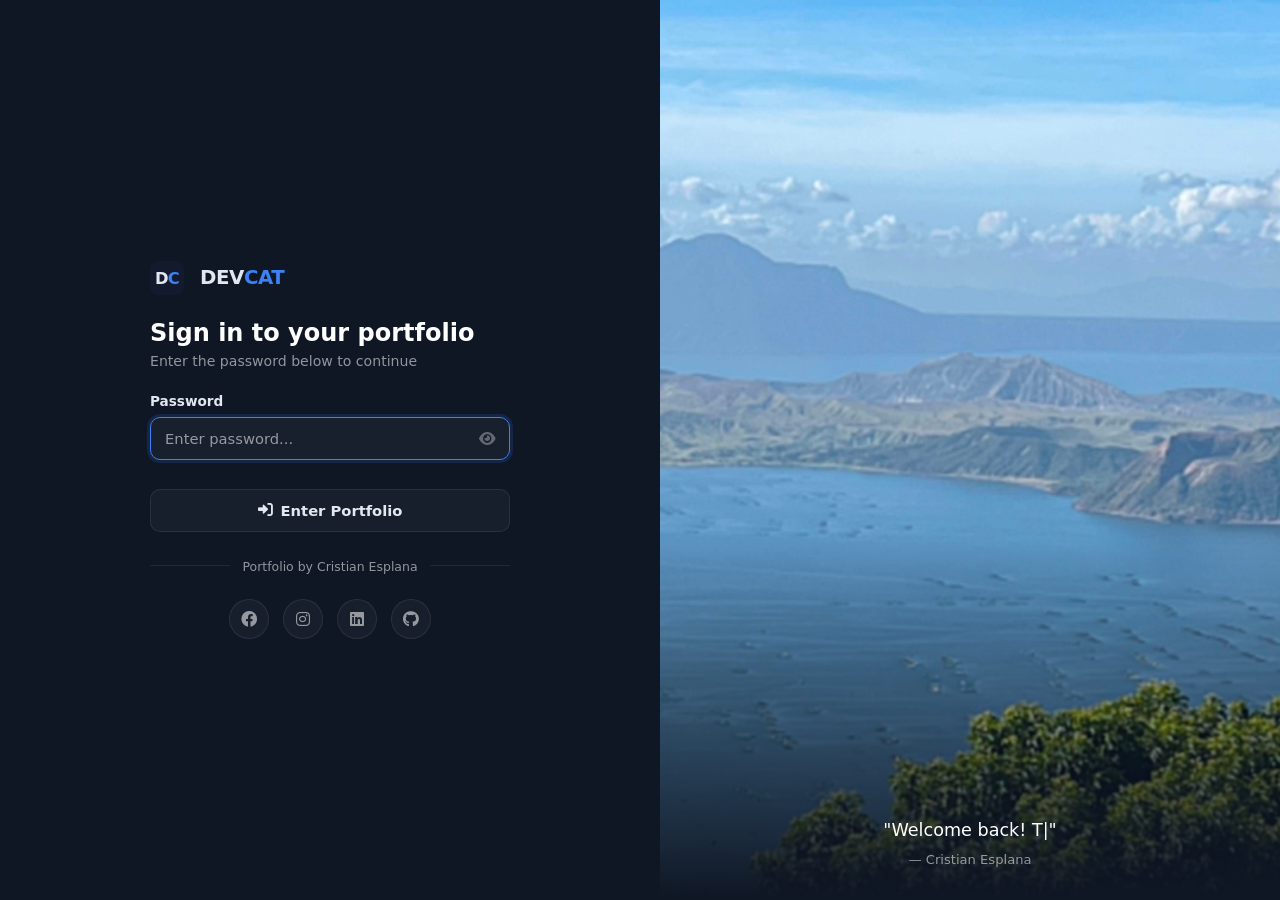
==== commit 496f41fa: "Update Layout and icon" ====
--- a/about.html
+++ b/about.html
@@ -5,7 +5,7 @@
     <meta name="viewport" content="width=device-width, initial-scale=1.0">
     <script>if(sessionStorage.getItem("portfolio_auth")!=="true")window.location.href="login.html";</script>
     <title>About Me | Cristian Esplana</title>
-    <link rel="icon" type="image/png" href="Cat.png">
+    <link rel="icon" type="image/svg+xml" href="icons/devcat.svg">
     <link rel="stylesheet" href="style.css">
     <link rel="stylesheet" href="https://cdnjs.cloudflare.com/ajax/libs/font-awesome/6.0.0/css/all.min.css">
 </head>
@@ -13,7 +13,7 @@
 
     <header>
         <div class="nav-container">
-            <a href="index.html" class="logo"><img src="Cat.png" alt="logo" class="logo-icon">CRISTIAN</a>
+            <a href="index.html" class="logo"><img src="icons/devcat.svg" alt="DevCat" class="logo-icon"><img src="icons/devcat-label.svg" alt="DevCat" class="logo-label"></a>
             <nav class="tubelight-nav">
                 <a href="index.html" class="tubelight-link" data-page="index"><i class="fa fa-home"></i><span>Home</span></a>
                 <a href="projects.html" class="tubelight-link" data-page="projects"><i class="fa fa-code"></i><span>Projects</span></a>
--- a/style.css
+++ b/style.css
@@ -128,12 +128,18 @@
 }
 
 .logo-icon {
-    height: 44px;
-    width: 44px;
-    object-fit: cover;
-    margin-right: 10px;
-    border-radius: 50%;
-    border: 2px solid var(--border);
+    height: 30px;
+    width: 30px;
+    object-fit: contain;
+    margin-right: 6px;
+    border-radius: 8px;
+    flex-shrink: 0;
+}
+
+.logo-label {
+    height: 18px;
+    width: auto;
+    object-fit: contain;
 }
 
 .search-box input {
@@ -466,91 +472,598 @@
 
 .hero-header strong { color: var(--accent); }
 
-.scroll-preview {
+/* Hero — Logo Cloud variant */
+.hero-cloud {
+    text-align: center;
+    overflow: hidden;
+}
+
+.hero-cloud h1 {
+    font-size: 1.4rem;
+    font-weight: 600;
+    line-height: 1.5;
+    margin-bottom: 0;
+}
+
+.hero-muted {
+    color: var(--text-secondary);
+    font-weight: 500;
+}
+
+.hero-divider {
+    height: 1px;
+    margin: 16px auto;
+    background: var(--border);
+    -webkit-mask-image: linear-gradient(to right, transparent, black, transparent);
+    mask-image: linear-gradient(to right, transparent, black, transparent);
+}
+
+.logo-cloud {
+    overflow: hidden;
+    padding: 8px 0;
+    -webkit-mask-image: linear-gradient(to right, transparent, black 12%, black 88%, transparent);
+    mask-image: linear-gradient(to right, transparent, black 12%, black 88%, transparent);
+}
+
+.logo-cloud-track {
+    display: flex;
+    align-items: center;
+    gap: 28px;
+    width: max-content;
+    animation: logoSlide 25s linear infinite;
+}
+
+.logo-chip {
+    display: flex;
+    align-items: center;
+    gap: 8px;
+    padding: 6px 14px 6px 8px;
+    border-radius: 20px;
+    background: rgba(255, 255, 255, 0.05);
+    border: 1px solid var(--border);
+    flex-shrink: 0;
+    transition: background 0.3s, border-color 0.3s;
+    cursor: default;
+}
+
+.logo-chip:hover {
+    background: rgba(255, 255, 255, 0.1);
+    border-color: var(--border-hover);
+}
+
+.logo-chip img {
+    height: 18px;
+    width: 18px;
+    pointer-events: none;
+    -webkit-user-select: none;
+    user-select: none;
+    flex-shrink: 0;
+}
+
+.logo-chip span {
+    font-size: 0.72rem;
+    font-weight: 600;
+    color: var(--text-secondary);
+    white-space: nowrap;
+    -webkit-user-select: none;
+    user-select: none;
+}
+
+@keyframes logoSlide {
+    0%   { transform: translateX(0); }
+    100% { transform: translateX(-50%); }
+}
+
+@media (min-width: 768px) {
+    .hero-cloud h1 {
+        font-size: 1.8rem;
+    }
+
+    .logo-chip img {
+        height: 20px;
+        width: 20px;
+    }
+
+    .logo-chip span {
+        font-size: 0.78rem;
+    }
+
+    .logo-chip {
+        padding: 7px 16px 7px 10px;
+    }
+}
+
+@media (min-width: 1260px) {
+    .hero-cloud h1 {
+        font-size: 2.2rem;
+    }
+}
+
+/* ── 6b–9. Home: Sections ── */
+
+.home-sections {
     display: flex;
     flex-direction: column;
+    gap: 40px;
+}
+
+/* Blog Card Grid (Projects) */
+.blog-section-header {
+    text-align: center;
+    margin-bottom: 24px;
+}
+
+.blog-tagline {
+    display: inline-flex;
+    align-items: center;
+    gap: 6px;
+    font-size: 0.72rem;
+    font-weight: 700;
+    padding: 5px 14px;
+    border-radius: 20px;
+    background: rgba(59, 130, 246, 0.15);
+    color: var(--accent);
+    border: 1px solid rgba(59, 130, 246, 0.25);
+    margin-bottom: 14px;
+    text-transform: uppercase;
+    letter-spacing: 0.5px;
+}
+
+.blog-section-header h2 {
+    font-size: 1.6rem;
+    font-weight: 700;
+    color: #fff;
+    margin: 10px 0 8px;
+}
+
+.blog-section-header p {
+    color: var(--text-secondary);
+    font-size: 0.9rem;
+    line-height: 1.6;
+    margin: 0 0 14px;
+}
+
+.blog-view-all {
+    display: inline-flex;
+    align-items: center;
+    gap: 6px;
+    color: var(--accent);
+    font-size: 0.85rem;
+    font-weight: 600;
+    text-decoration: none;
+    transition: gap 0.2s;
+}
+
+.blog-view-all:hover {
+    gap: 10px;
+    text-decoration: underline;
+}
+
+.blog-grid {
+    display: grid;
+    grid-template-columns: 1fr;
     gap: 16px;
 }
 
-.scroll-preview .preview-item:nth-child(1) {
-    background: linear-gradient(135deg, rgba(59, 130, 246, 0.08), rgba(139, 92, 246, 0.06));
-    border-color: rgba(59, 130, 246, 0.15);
-}
-
-.scroll-preview .preview-item:nth-child(2) {
-    background: linear-gradient(135deg, rgba(139, 92, 246, 0.08), rgba(236, 72, 153, 0.06));
-    border-color: rgba(139, 92, 246, 0.15);
-}
-
-.scroll-preview .preview-item:nth-child(3) {
-    background: linear-gradient(135deg, rgba(249, 115, 22, 0.08), rgba(239, 68, 68, 0.06));
-    border-color: rgba(249, 115, 22, 0.15);
-}
-
-.preview-item h4 {
+.blog-card {
+    display: flex;
+    flex-direction: column;
+    background: var(--bg-card);
+    border: 1px solid var(--border);
+    border-radius: 14px;
+    overflow: hidden;
+    text-decoration: none;
+    color: inherit;
+    transition: transform 0.3s, box-shadow 0.3s, border-color 0.3s;
+}
+
+.blog-card:hover {
+    transform: translateY(-4px);
+    box-shadow: var(--shadow-card), 0 0 50px rgba(59, 130, 246, 0.1);
+    border-color: var(--border-hover);
+}
+
+.blog-card-img {
+    width: 100%;
+    aspect-ratio: 16 / 9;
+    overflow: hidden;
+    background: var(--bg-secondary);
+}
+
+.blog-card-img img {
+    width: 100%;
+    height: 100%;
+    object-fit: cover;
+    display: block;
+    transition: opacity 0.3s;
+}
+
+.blog-card:hover .blog-card-img img {
+    opacity: 0.8;
+}
+
+.blog-card-body {
+    padding: 18px;
+    flex: 1;
+    display: flex;
+    flex-direction: column;
+    gap: 8px;
+}
+
+.blog-card-body h3 {
+    margin: 0;
+    font-size: 1.1rem;
+    font-weight: 700;
     color: #fff;
-    font-size: 1rem;
-    margin: 0 0 2px;
-}
-
-.preview-sub {
+}
+
+.blog-card-body p {
+    margin: 0;
+    font-size: 0.82rem;
+    color: var(--text-secondary);
+    line-height: 1.5;
+}
+
+.blog-card-footer {
+    padding: 0 18px 18px;
+    font-size: 0.82rem;
+    font-weight: 600;
+    color: var(--accent);
+    display: flex;
+    align-items: center;
+}
+
+.blog-card-footer span {
+    display: inline-flex;
+    align-items: center;
+    gap: 6px;
+    transition: gap 0.2s;
+}
+
+.blog-card:hover .blog-card-footer span {
+    gap: 10px;
+}
+
+@media (min-width: 600px) {
+    .blog-grid {
+        grid-template-columns: 1fr 1fr;
+    }
+}
+
+@media (min-width: 768px) {
+    .blog-section-header h2 {
+        font-size: 2rem;
+    }
+}
+
+@media (min-width: 1024px) {
+    .blog-grid {
+        grid-template-columns: 1fr 1fr 1fr;
+    }
+}
+
+/* Feature Section (Contact) */
+.feature-layout {
+    display: flex;
+    flex-direction: column;
+    gap: 28px;
+}
+
+.feature-scroll-card {
+    position: relative;
+    width: 100%;
+    background: var(--bg-card);
+    border: 1px solid var(--border);
+    border-radius: 14px;
+    overflow: hidden;
+    box-shadow: var(--shadow-card);
+    -webkit-backdrop-filter: blur(var(--glass-blur));
+    backdrop-filter: blur(var(--glass-blur));
+}
+
+.feature-scroll-inner {
+    height: 280px;
+    overflow: hidden;
+    position: relative;
+}
+
+.feature-scroll-track {
+    display: flex;
+    flex-direction: column;
+    animation: featureScroll 14s linear infinite;
+}
+
+@keyframes featureScroll {
+    0%   { transform: translateY(0); }
+    100% { transform: translateY(-50%); }
+}
+
+.feature-scroll-card:hover .feature-scroll-track {
+    animation-play-state: paused;
+}
+
+.feature-item {
+    display: flex;
+    align-items: center;
+    gap: 12px;
+    padding: 16px 18px;
+    border-bottom: 1px solid var(--border);
+}
+
+.feature-item-icon {
+    width: 40px;
+    height: 40px;
+    border-radius: 12px;
+    background: rgba(59, 130, 246, 0.12);
+    display: flex;
+    align-items: center;
+    justify-content: center;
+    color: var(--accent);
+    font-size: 0.9rem;
+    flex-shrink: 0;
+}
+
+.feature-item-text {
+    flex: 1;
+    min-width: 0;
+}
+
+.feature-item-text strong {
+    display: block;
+    font-size: 0.88rem;
+    color: #fff;
+    font-weight: 600;
+}
+
+.feature-item-text span {
     font-size: 0.75rem;
     color: var(--text-secondary);
-    margin: 2px 0 12px;
-}
-
-
-/* ── 7. Home: Project Preview Cards ── */
-
-.home-preview-projects { display: flex; flex-direction: column; gap: 10px; }
-
-.hp-project {
-    background: rgba(255, 255, 255, 0.03);
-    border: 1px solid var(--border);
-    border-radius: 12px;
+}
+
+.feature-item-arrow {
+    color: var(--text-secondary);
+    font-size: 0.7rem;
+    flex-shrink: 0;
+}
+
+/* Scrolling Photos variant */
+.feature-scroll-photos {
+    gap: 0;
+}
+
+.feature-photo {
+    position: relative;
+    flex-shrink: 0;
+}
+
+.feature-photo img {
+    width: 100%;
+    height: 180px;
+    object-fit: cover;
+    display: block;
+}
+
+.feature-photo-caption {
+    position: absolute;
+    bottom: 0;
+    left: 0;
+    width: 100%;
+    padding: 8px 14px;
+    font-size: 0.75rem;
+    font-weight: 600;
+    color: #fff;
+    background: linear-gradient(to top, rgba(0, 0, 0, 0.7), transparent);
+}
+
+@media (min-width: 768px) {
+    .feature-photo img {
+        height: 200px;
+    }
+}
+
+.feature-scroll-fade-top,
+.feature-scroll-fade-bottom {
+    position: absolute;
+    left: 0;
+    width: 100%;
+    height: 40px;
+    pointer-events: none;
+    z-index: 1;
+}
+
+.feature-scroll-fade-top {
+    top: 0;
+    background: linear-gradient(to bottom, var(--bg-primary), transparent);
+}
+
+.feature-scroll-fade-bottom {
+    bottom: 0;
+    background: linear-gradient(to top, var(--bg-primary), transparent);
+}
+
+.feature-content {
+    display: flex;
+    flex-direction: column;
+    gap: 14px;
+}
+
+.feature-content h2 {
+    font-size: 1.3rem;
+    font-weight: 700;
+    color: #fff;
+    line-height: 1.5;
+    margin: 0;
+}
+
+.feature-muted {
+    font-weight: 400;
+    color: var(--text-secondary);
+    font-size: 0.9rem;
+}
+
+.feature-badges {
+    display: flex;
+    gap: 8px;
+    flex-wrap: wrap;
+}
+
+.feature-badge {
+    display: inline-flex;
+    align-items: center;
+    gap: 6px;
+    padding: 8px 16px;
+    border-radius: 20px;
+    background: rgba(59, 130, 246, 0.12);
+    border: 1px solid rgba(59, 130, 246, 0.2);
+    color: var(--accent);
+    font-size: 0.78rem;
+    font-weight: 600;
+}
+
+.feature-form {
+    display: flex;
+    flex-direction: column;
+    gap: 10px;
+    margin-top: 4px;
+}
+
+.feature-form input,
+.feature-form textarea {
+    width: 100%;
     padding: 12px 14px;
+    border: 1px solid var(--border);
+    border-radius: 10px;
+    background: var(--bg-card);
+    color: var(--text-primary);
+    font-family: inherit;
+    font-size: 0.88rem;
+    box-sizing: border-box;
+    resize: none;
+    transition: border-color 0.3s;
+}
+
+.feature-form input::placeholder,
+.feature-form textarea::placeholder {
+    color: var(--text-secondary);
+}
+
+.feature-form input:focus,
+.feature-form textarea:focus {
+    outline: none;
+    border-color: var(--accent);
+    box-shadow: 0 0 0 2px rgba(59, 130, 246, 0.15);
+}
+
+@media (min-width: 768px) {
+    .feature-layout {
+        flex-direction: row;
+        align-items: center;
+    }
+
+    .feature-scroll-card {
+        width: 340px;
+        flex-shrink: 0;
+    }
+
+    .feature-content {
+        flex: 1;
+    }
+
+    .feature-content h2 {
+        font-size: 1.5rem;
+    }
+}
+
+@media (min-width: 1260px) {
+    .feature-scroll-card {
+        width: 380px;
+    }
+
+    .feature-content h2 {
+        font-size: 1.7rem;
+    }
+}
+
+.home-tc-layout {
     display: flex;
     flex-direction: column;
+    align-items: center;
+}
+
+.home-tc-image {
+    width: 100%;
+    border-radius: 20px;
+    overflow: hidden;
+    border: 1px solid var(--border);
+    background: var(--bg-card);
+    flex-shrink: 0;
+}
+
+.home-tc-image img {
+    width: 100%;
+    aspect-ratio: 1;
+    object-fit: cover;
+    object-position: center;
+    display: block;
+}
+
+.home-tc-card {
+    background: var(--bg-card);
+    -webkit-backdrop-filter: blur(var(--glass-blur));
+    backdrop-filter: blur(var(--glass-blur));
+    border: 1px solid var(--border);
+    border-radius: 20px;
+    padding: 24px 22px;
+    box-shadow: 0 12px 40px rgba(0, 0, 0, 0.4), var(--shadow-glow);
+    margin-top: -28px;
+    z-index: 1;
+    position: relative;
+    width: 92%;
+}
+
+.home-tc-label {
+    display: inline-flex;
+    align-items: center;
     gap: 6px;
-    transition: border-color 0.3s;
-}
-
-.hp-project:hover { border-color: var(--border-hover); }
-
-.hp-project-top { display: flex; align-items: center; gap: 6px; margin-bottom: 2px; }
-.hp-project strong { font-size: 0.92rem; color: #fff; }
-.hp-project p { margin: 0; font-size: 0.78rem; color: var(--text-secondary); line-height: 1.4; }
-
-.hp-project-img {
-    width: 100%;
-    max-height: 160px;
-    object-fit: cover;
-    border-radius: 8px;
-    margin: 4px 0;
-    border: 1px solid var(--border);
-}
-
-.hp-project-full .hp-project-img { max-height: 220px; }
-
-
-/* ── 8. Home: About Preview (Polaroid Photos) ── */
-
-.home-preview-about { display: flex; flex-direction: column; gap: 12px; }
-
-.hp-profile-row { display: flex; align-items: center; gap: 12px; margin-bottom: 8px; }
-
-.hp-avatar-img {
-    width: 50px; height: 50px;
-    border-radius: 50%;
-    object-fit: cover;
-    object-position: top;
-    border: 2px solid var(--accent);
-    box-shadow: 0 0 16px rgba(59, 130, 246, 0.2);
-}
-
-.hp-profile-row div { display: flex; flex-direction: column; }
-.hp-profile-row strong { font-size: 0.95rem; color: #fff; }
-.hp-profile-row span { font-size: 0.75rem; color: var(--text-secondary); }
+    font-size: 0.72rem;
+    font-weight: 700;
+    padding: 5px 14px;
+    border-radius: 20px;
+    background: rgba(59, 130, 246, 0.15);
+    color: var(--accent);
+    border: 1px solid rgba(59, 130, 246, 0.25);
+    margin-bottom: 12px;
+    text-transform: uppercase;
+    letter-spacing: 0.5px;
+}
+
+.home-tc-card h2 {
+    margin: 0 0 4px;
+    font-size: 1.5rem;
+    font-weight: 700;
+    color: #fff;
+}
+
+.home-tc-subtitle {
+    font-size: 0.85rem;
+    font-weight: 600;
+    color: var(--text-secondary);
+    margin: 0 0 14px;
+}
+
+.home-tc-desc {
+    font-size: 0.88rem;
+    line-height: 1.6;
+    color: var(--text-secondary);
+    margin: 0 0 16px;
+}
+
+.home-tc-contact-rows {
+    display: flex;
+    flex-direction: column;
+    gap: 4px;
+    margin-bottom: 16px;
+}
 
 .hp-detail-row {
     font-size: 0.82rem;
@@ -558,7 +1071,7 @@
     border-radius: 20px;
     background: rgba(59, 130, 246, 0.1);
     border: 1px solid rgba(59, 130, 246, 0.2);
-    margin-bottom: 6px;
+    margin-bottom: 4px;
     display: inline-flex;
     align-items: center;
     gap: 8px;
@@ -568,96 +1081,102 @@
 
 .hp-detail-row i { color: var(--accent); width: 14px; text-align: center; }
 
-.hp-about-photos {
-    display: flex;
-    justify-content: center;
-    gap: 0;
-    padding: 20px 10px 10px;
-    position: relative;
-    min-height: 120px;
-}
-
-.hp-about-photos img {
-    width: 120px;
-    height: 90px;
-    object-fit: cover;
-    border-radius: 6px;
-    border: 3px solid rgba(255, 255, 255, 0.15);
-    box-shadow: 0 8px 24px rgba(0, 0, 0, 0.5);
-    position: relative;
-    transition: transform 0.4s ease, box-shadow 0.4s ease;
-}
-
-.hp-about-photos img:first-child {
-    transform: rotate(-6deg);
-    z-index: 1;
-    margin-right: -20px;
-}
-
-.hp-about-photos img:last-child {
-    transform: rotate(4deg);
-    z-index: 2;
-}
-
-.hp-about-photos img:hover {
-    transform: rotate(0deg) translateY(-8px) scale(1.05);
-    box-shadow: 0 16px 40px rgba(0, 0, 0, 0.6);
-    z-index: 10;
-}
-
-
-/* ── 9. Home: Contact Preview ── */
-
-.home-preview-contact { display: flex; flex-direction: column; gap: 12px; }
-.hp-contact-info { display: flex; flex-direction: column; gap: 4px; }
-
-.hp-form { display: flex; flex-direction: column; gap: 8px; }
-
-.hp-form input,
-.hp-form textarea {
-    width: 100%;
-    padding: 10px 0;
-    border: none;
-    border-bottom: 1px solid var(--border);
-    background: transparent;
-    color: var(--text-primary);
-    font-family: inherit;
+.home-tc-link {
+    display: inline-flex;
+    align-items: center;
+    gap: 8px;
+    margin-top: 12px;
+    padding: 10px 20px;
+    border-radius: 10px;
+    background: var(--gradient-accent);
+    color: #fff;
+    text-decoration: none;
+    font-weight: 700;
     font-size: 0.85rem;
-    box-sizing: border-box;
-    resize: none;
-    cursor: pointer;
-    transition: border-color 0.3s;
-}
-
-.hp-form input::placeholder,
-.hp-form textarea::placeholder { color: var(--text-secondary); }
-
-.hp-form input:focus,
-.hp-form textarea:focus {
-    outline: none;
-    border-bottom-color: var(--accent);
-    box-shadow: 0 2px 8px rgba(59, 130, 246, 0.15);
-}
-
-.hp-form button {
-    background: var(--gradient-warm);
-    color: #fff;
-    border: none;
-    padding: 10px;
-    border-radius: 8px;
-    font-size: 0.85rem;
-    font-weight: 700;
-    cursor: pointer;
-    display: flex;
-    justify-content: center;
-    align-items: center;
-    gap: 6px;
-    transition: opacity 0.3s, transform 0.3s;
-}
-
-.hp-form button:hover {
+    transition: opacity 0.3s, transform 0.2s;
+}
+
+.home-tc-link:hover {
     opacity: 0.9;
     transform: translateY(-1px);
+}
+
+.profile-tc-socials {
+    display: flex;
+    gap: 12px;
+    margin-top: 18px;
+}
+
+.profile-tc-socials a {
+    width: 44px;
+    height: 44px;
+    border-radius: 50%;
+    background: rgba(255, 255, 255, 0.08);
+    border: 1px solid var(--border);
+    display: flex;
+    align-items: center;
+    justify-content: center;
+    color: var(--text-secondary);
+    font-size: 1.1rem;
+    text-decoration: none;
+    transition: background 0.3s, color 0.3s, transform 0.2s, border-color 0.3s;
+}
+
+.profile-tc-socials a:hover {
+    background: var(--accent);
+    color: #fff;
+    border-color: var(--accent);
+    transform: scale(1.08);
+}
+
+@media (min-width: 768px) {
+    .home-tc-layout {
+        flex-direction: row;
+        align-items: stretch;
+    }
+
+    .home-tc-image {
+        width: 360px;
+        min-height: 340px;
+        flex-shrink: 0;
+    }
+
+    .home-tc-image img {
+        aspect-ratio: auto;
+        height: 100%;
+    }
+
+    .home-tc-card {
+        margin-top: 0;
+        margin-left: -60px;
+        width: auto;
+        flex: 1;
+        display: flex;
+        flex-direction: column;
+        justify-content: center;
+        align-self: center;
+    }
+
+}
+
+@media (min-width: 1260px) {
+    .home-tc-image {
+        width: 420px;
+        min-height: 400px;
+    }
+
+    .home-tc-card {
+        margin-left: -80px;
+        padding: 36px 32px;
+    }
+
+    .home-tc-card h2 {
+        font-size: 1.8rem;
+    }
+
+    .home-tc-desc {
+        font-size: 0.95rem;
+    }
 }
 
 
@@ -726,6 +1245,207 @@
 }
 
 .card-thumb:hover { opacity: 0.85; }
+
+/* Glass Blog Cards (Projects Page) */
+.glass-grid {
+    display: grid;
+    grid-template-columns: 1fr;
+    gap: 20px;
+}
+
+.glass-card {
+    display: flex;
+    flex-direction: column;
+    border-radius: 16px;
+    overflow: hidden;
+    border: 1px solid var(--border);
+    background: rgba(255, 255, 255, 0.03);
+    -webkit-backdrop-filter: blur(var(--glass-blur));
+    backdrop-filter: blur(var(--glass-blur));
+    transition: border-color 0.3s, box-shadow 0.3s, transform 0.3s;
+    cursor: pointer;
+}
+
+.glass-card:hover {
+    border-color: rgba(59, 130, 246, 0.4);
+    box-shadow: 0 12px 40px rgba(59, 130, 246, 0.1);
+    transform: translateY(-4px);
+}
+
+.glass-card-img {
+    position: relative;
+    aspect-ratio: 16 / 9;
+    overflow: hidden;
+}
+
+.glass-card-img img {
+    width: 100%;
+    height: 100%;
+    object-fit: cover;
+    display: block;
+    transition: transform 0.5s;
+}
+
+.glass-card:hover .glass-card-img img {
+    transform: scale(1.08);
+}
+
+.glass-card-img::after {
+    content: '';
+    position: absolute;
+    inset: 0;
+    background: linear-gradient(to top, rgba(15, 22, 36, 0.7), transparent 60%);
+    pointer-events: none;
+}
+
+.glass-card-tags {
+    position: absolute;
+    bottom: 10px;
+    left: 12px;
+    display: flex;
+    gap: 6px;
+    z-index: 2;
+}
+
+.glass-tag {
+    font-size: 0.68rem;
+    font-weight: 600;
+    padding: 4px 10px;
+    border-radius: 8px;
+    background: rgba(15, 22, 36, 0.6);
+    -webkit-backdrop-filter: blur(8px);
+    backdrop-filter: blur(8px);
+    color: #fff;
+    border: 1px solid rgba(255, 255, 255, 0.1);
+    display: inline-flex;
+    align-items: center;
+    gap: 4px;
+}
+
+.glass-card-overlay {
+    position: absolute;
+    inset: 0;
+    display: flex;
+    align-items: center;
+    justify-content: center;
+    background: rgba(15, 22, 36, 0.5);
+    -webkit-backdrop-filter: blur(2px);
+    backdrop-filter: blur(2px);
+    opacity: 0;
+    transition: opacity 0.3s;
+    z-index: 3;
+}
+
+.glass-card:hover .glass-card-overlay {
+    opacity: 1;
+}
+
+.glass-card-read {
+    display: inline-flex;
+    align-items: center;
+    gap: 8px;
+    padding: 10px 22px;
+    border-radius: 24px;
+    background: var(--accent);
+    color: #fff;
+    font-size: 0.82rem;
+    font-weight: 600;
+    box-shadow: 0 4px 20px rgba(59, 130, 246, 0.3);
+    transition: transform 0.2s;
+}
+
+.glass-card:hover .glass-card-read {
+    transform: scale(1.02);
+}
+
+.glass-card-body {
+    padding: 18px;
+    display: flex;
+    flex-direction: column;
+    gap: 8px;
+    flex: 1;
+}
+
+.glass-card-body h3 {
+    margin: 0;
+    font-size: 1.15rem;
+    font-weight: 700;
+    color: #fff;
+    transition: color 0.3s;
+}
+
+.glass-card:hover .glass-card-body h3 {
+    color: var(--accent);
+}
+
+.glass-card-body p {
+    margin: 0;
+    font-size: 0.82rem;
+    color: var(--text-secondary);
+    line-height: 1.55;
+    display: -webkit-box;
+    -webkit-line-clamp: 2;
+    -webkit-box-orient: vertical;
+    overflow: hidden;
+}
+
+.glass-card-footer {
+    display: flex;
+    align-items: center;
+    justify-content: space-between;
+    padding: 14px 18px;
+    border-top: 1px solid var(--border);
+}
+
+.glass-card-author {
+    display: flex;
+    align-items: center;
+    gap: 10px;
+}
+
+.glass-card-author img {
+    width: 32px;
+    height: 32px;
+    border-radius: 50%;
+    object-fit: cover;
+    object-position: top;
+    border: 1px solid var(--border);
+}
+
+.glass-card-author div {
+    display: flex;
+    flex-direction: column;
+}
+
+.glass-card-author strong {
+    font-size: 0.78rem;
+    color: #fff;
+}
+
+.glass-card-author span {
+    font-size: 0.68rem;
+    color: var(--text-secondary);
+}
+
+.glass-card-meta {
+    font-size: 0.72rem;
+    color: var(--text-secondary);
+    display: flex;
+    align-items: center;
+    gap: 5px;
+}
+
+@media (min-width: 600px) {
+    .glass-grid {
+        grid-template-columns: 1fr 1fr;
+    }
+}
+
+@media (min-width: 1024px) {
+    .glass-grid {
+        grid-template-columns: 1fr 1fr 1fr;
+    }
+}
 
 
 /* ── 11. Achievements ── */
@@ -983,6 +1703,8 @@
 
 .contact-info-card p i { color: var(--accent); margin-right: 6px; }
 
+.contact-form-spaced { margin-top: 28px; }
+
 .form-group { margin-bottom: 16px; display: flex; flex-direction: column; gap: 6px; }
 .form-group label { font-size: 0.85rem; font-weight: 600; color: var(--accent); }
 
@@ -1131,50 +1853,6 @@
 .section-preview-title { margin: 0 0 16px; font-size: 1.2rem; color: var(--accent); }
 .section-preview-content { margin-bottom: 20px; }
 
-/* Fix cloned content inside the section preview modal */
-.section-preview-content .home-preview-about {
-    flex-direction: column;
-    gap: 16px;
-}
-
-.section-preview-content .hp-about-info {
-    width: 100%;
-}
-
-.section-preview-content .hp-detail-row {
-    display: flex;
-    width: 100%;
-}
-
-.section-preview-content .hp-about-photos {
-    display: flex;
-    justify-content: center;
-    padding: 10px 0;
-    min-height: 0;
-}
-
-.section-preview-content .hp-about-photos img {
-    width: 140px;
-    height: 100px;
-}
-
-.section-preview-content .home-preview-projects {
-    flex-direction: column;
-}
-
-.section-preview-content .hp-project {
-    width: 100%;
-}
-
-.section-preview-content .home-preview-contact {
-    flex-direction: column;
-}
-
-.section-preview-content .hp-form input,
-.section-preview-content .hp-form textarea {
-    pointer-events: none;
-}
-
 .section-preview-btn {
     display: flex; align-items: center; justify-content: center; gap: 8px;
     background: var(--gradient-accent); color: #fff; text-decoration: none;
@@ -1307,6 +1985,255 @@
     transform: translateY(-2px);
 }
 
+/* Auth Split Layout */
+.auth-split {
+    display: flex;
+    min-height: 100vh;
+    background: var(--bg-primary);
+}
+
+.auth-form-side {
+    flex: 1;
+    display: flex;
+    align-items: center;
+    justify-content: center;
+    padding: 32px 20px;
+}
+
+.auth-form-inner {
+    width: 100%;
+    max-width: 360px;
+    display: flex;
+    flex-direction: column;
+    gap: 24px;
+}
+
+.auth-logo {
+    display: flex;
+    align-items: center;
+    gap: 10px;
+    font-size: 1.4rem;
+    font-weight: 700;
+    color: #fff;
+    letter-spacing: 1px;
+}
+
+.auth-logo .logo-icon {
+    height: 34px;
+    width: 34px;
+    border-radius: 8px;
+    object-fit: contain;
+}
+
+.auth-logo .logo-label {
+    height: 22px;
+    width: auto;
+}
+
+.auth-form-header h1 {
+    font-size: 1.5rem;
+    font-weight: 700;
+    color: #fff;
+    margin: 0 0 6px;
+}
+
+.auth-form-header p {
+    font-size: 0.88rem;
+    color: var(--text-secondary);
+    margin: 0;
+}
+
+.auth-field {
+    display: flex;
+    flex-direction: column;
+    gap: 8px;
+}
+
+.auth-field label {
+    font-size: 0.85rem;
+    font-weight: 600;
+    color: var(--text-primary);
+}
+
+.auth-input-wrap {
+    position: relative;
+    display: flex;
+    align-items: center;
+}
+
+.auth-input-wrap input {
+    width: 100%;
+    padding: 12px 44px 12px 14px;
+    border: 1px solid var(--border);
+    border-radius: 10px;
+    background: var(--bg-card);
+    color: var(--text-primary);
+    font-family: inherit;
+    font-size: 0.92rem;
+    box-sizing: border-box;
+    transition: border-color 0.3s, box-shadow 0.3s;
+}
+
+.auth-input-wrap input::placeholder {
+    color: var(--text-secondary);
+}
+
+.auth-input-wrap input:focus {
+    outline: none;
+    border-color: var(--accent);
+    box-shadow: 0 0 0 3px rgba(59, 130, 246, 0.15);
+}
+
+.auth-eye {
+    position: absolute;
+    right: 10px;
+    background: none;
+    border: none;
+    color: var(--text-secondary);
+    cursor: pointer;
+    font-size: 0.92rem;
+    padding: 4px;
+    opacity: 0.6;
+    transition: opacity 0.2s;
+}
+
+.auth-eye:hover { opacity: 1; }
+
+.auth-submit {
+    width: 100%;
+    padding: 12px;
+    border: 1px solid var(--border);
+    border-radius: 10px;
+    background: var(--bg-card);
+    color: var(--text-primary);
+    font-family: inherit;
+    font-size: 0.92rem;
+    font-weight: 600;
+    cursor: pointer;
+    display: flex;
+    align-items: center;
+    justify-content: center;
+    gap: 8px;
+    transition: background 0.3s, border-color 0.3s;
+}
+
+.auth-submit:hover {
+    background: var(--bg-card-hover);
+    border-color: var(--border-hover);
+}
+
+.auth-divider {
+    position: relative;
+    text-align: center;
+}
+
+.auth-divider::before {
+    content: '';
+    position: absolute;
+    top: 50%;
+    left: 0;
+    right: 0;
+    height: 1px;
+    background: var(--border);
+}
+
+.auth-divider span {
+    position: relative;
+    z-index: 1;
+    background: var(--bg-primary);
+    padding: 0 12px;
+    font-size: 0.78rem;
+    color: var(--text-secondary);
+}
+
+.auth-socials {
+    display: flex;
+    justify-content: center;
+    gap: 14px;
+}
+
+.auth-socials a {
+    width: 40px;
+    height: 40px;
+    border-radius: 50%;
+    border: 1px solid var(--border);
+    background: var(--bg-card);
+    display: flex;
+    align-items: center;
+    justify-content: center;
+    color: var(--text-secondary);
+    font-size: 1rem;
+    text-decoration: none;
+    transition: background 0.3s, color 0.3s, border-color 0.3s;
+}
+
+.auth-socials a:hover {
+    background: var(--accent);
+    color: #fff;
+    border-color: var(--accent);
+}
+
+/* Right image side */
+.auth-image-side {
+    display: none;
+    position: relative;
+    flex: 1;
+    overflow: hidden;
+}
+
+.auth-bg-img {
+    width: 100%;
+    height: 100%;
+    object-fit: cover;
+    display: block;
+}
+
+.auth-image-fade {
+    position: absolute;
+    inset: 0;
+    background: linear-gradient(to top, var(--bg-primary) 0%, transparent 40%);
+    pointer-events: none;
+}
+
+.auth-quote {
+    position: absolute;
+    bottom: 32px;
+    left: 0;
+    right: 0;
+    text-align: center;
+    z-index: 2;
+    padding: 0 24px;
+}
+
+.auth-quote p {
+    font-size: 1.1rem;
+    font-weight: 500;
+    color: #fff;
+    margin: 0 0 6px;
+    line-height: 1.5;
+}
+
+.auth-quote cite {
+    font-size: 0.82rem;
+    color: var(--text-secondary);
+    font-style: normal;
+}
+
+.auth-cursor {
+    animation: cursorBlink 1s step-end infinite;
+}
+
+@keyframes cursorBlink {
+    0%, 100% { opacity: 1; }
+    50%      { opacity: 0; }
+}
+
+@media (min-width: 768px) {
+    .auth-image-side {
+        display: block;
+    }
+}
+
 
 /* ── 16. Responsive Breakpoints ── */
 
@@ -1316,8 +2243,6 @@
 .mobile-container { max-width: 100%; margin: auto; min-height: 80vh; padding: 0 12px; }
 .page { padding: 16px; }
 .page.active { margin: 16px auto; }
-.scroll-preview { display: flex; flex-direction: column; gap: 14px; }
-.preview-item { margin-bottom: 0; }
 .hero-header { padding: 20px 16px; }
 .hero-header h1 { font-size: 1.5rem; }
 .hero-header p { font-size: 0.9rem; }
@@ -1327,7 +2252,7 @@
 .profile-title h3 { font-size: 1.2rem; }
 .menu-list a { font-size: 1.4rem; }
 .logo { font-size: 1.3rem; }
-.logo-icon { height: 36px; width: 36px; }
+.logo-icon { height: 28px; width: 28px; }
 .send-btn { padding: 12px; font-size: 0.9rem; }
 footer { padding: 20px; }
 footer p { font-size: 0.85rem; }
@@ -1341,15 +2266,11 @@
 @media (min-width: 600px) {
     .mobile-container { max-width: 580px; padding: 0 12px; }
     .page { padding: 22px; }
-    .scroll-preview { flex-direction: row; flex-wrap: wrap; }
-    .scroll-preview .preview-item { flex: 1 1 calc(50% - 8px); }
-    .scroll-preview .preview-item:nth-child(1) { flex: 0 0 100%; width: 100%; }
     .hero-header h1 { font-size: 1.8rem; }
     .hero-header p  { font-size: 1rem; }
     .page h2 { font-size: 1.5rem; }
     .search-box input { width: 100px; }
     .search-box input:focus { width: 140px; }
-    .hp-about-photos img { width: 140px; height: 105px; }
 }
 
 /* Desktop (>= 768px) */
@@ -1360,30 +2281,6 @@
     .mobile-container { max-width: 1160px; padding: 0 24px; }
     .page { padding: 32px 28px; }
 
-    .scroll-preview { display: flex; flex-direction: column; gap: 20px; overflow-x: visible; }
-    .scroll-preview .preview-item { width: 100%; box-sizing: border-box; margin-bottom: 0; padding: 28px 32px; display: flex; flex-direction: column; }
-    .scroll-preview .preview-item h4 { font-size: 1.15rem; margin: 0 0 2px; }
-    .preview-sub { font-size: 0.82rem; margin-bottom: 14px; }
-
-    .home-preview-projects { flex-direction: row; gap: 16px; }
-    .hp-project { flex: 1; min-width: 0; }
-    .hp-project-full { flex: 1; }
-    .hp-project strong { font-size: 1rem; }
-    .hp-project p { font-size: 0.85rem; }
-    .hp-project-full .hp-project-img { max-height: 260px; }
-
-    .home-preview-about { flex-direction: row; align-items: flex-start; flex: 1; gap: 24px; }
-    .hp-about-info { flex: 1; min-width: 0; }
-    .hp-about-photos { flex: 0 0 50%; padding: 10px; }
-    .hp-about-photos img { width: 160px; height: 120px; }
-
-    .home-preview-contact { flex-direction: row; align-items: flex-start; flex: 1; gap: 24px; }
-    .hp-contact-info { flex: 0 0 38%; min-width: 0; }
-    .hp-form { flex: 1; min-width: 0; }
-    .hp-form input    { font-size: 0.9rem; padding: 10px 0; }
-    .hp-form textarea { font-size: 0.9rem; padding: 10px 0; height: 64px; }
-    .hp-form button   { padding: 12px; font-size: 0.92rem; }
-
     .grid-layout  { display: grid; grid-template-columns: 1fr 1fr; gap: 20px; }
     .contact-grid { display: grid; grid-template-columns: 1fr 1fr; gap: 20px; }
 
@@ -1398,6 +2295,9 @@
     .search-box input { width: 120px; }
     .search-box input:focus { width: 180px; }
 
+    .logo-icon { height: 38px; width: 38px; }
+    .logo-label { height: 24px; }
+
     .menu-list a { font-size: 2rem; }
     footer { padding: 30px; }
     footer p { font-size: 1rem; }
@@ -1406,10 +2306,7 @@
 /* Wide desktop (>= 1260px) */
 @media (min-width: 1260px) {
     .page { padding: 40px 36px; }
-    .scroll-preview .preview-item { padding: 32px 40px; }
     .hero-header h1 { font-size: 2.8rem; }
     .page h2 { font-size: 2rem; }
     .card { padding: 24px; }
-    .hp-about-photos img { width: 180px; height: 135px; }
-    .hp-form textarea { height: 72px; }
-}
+}
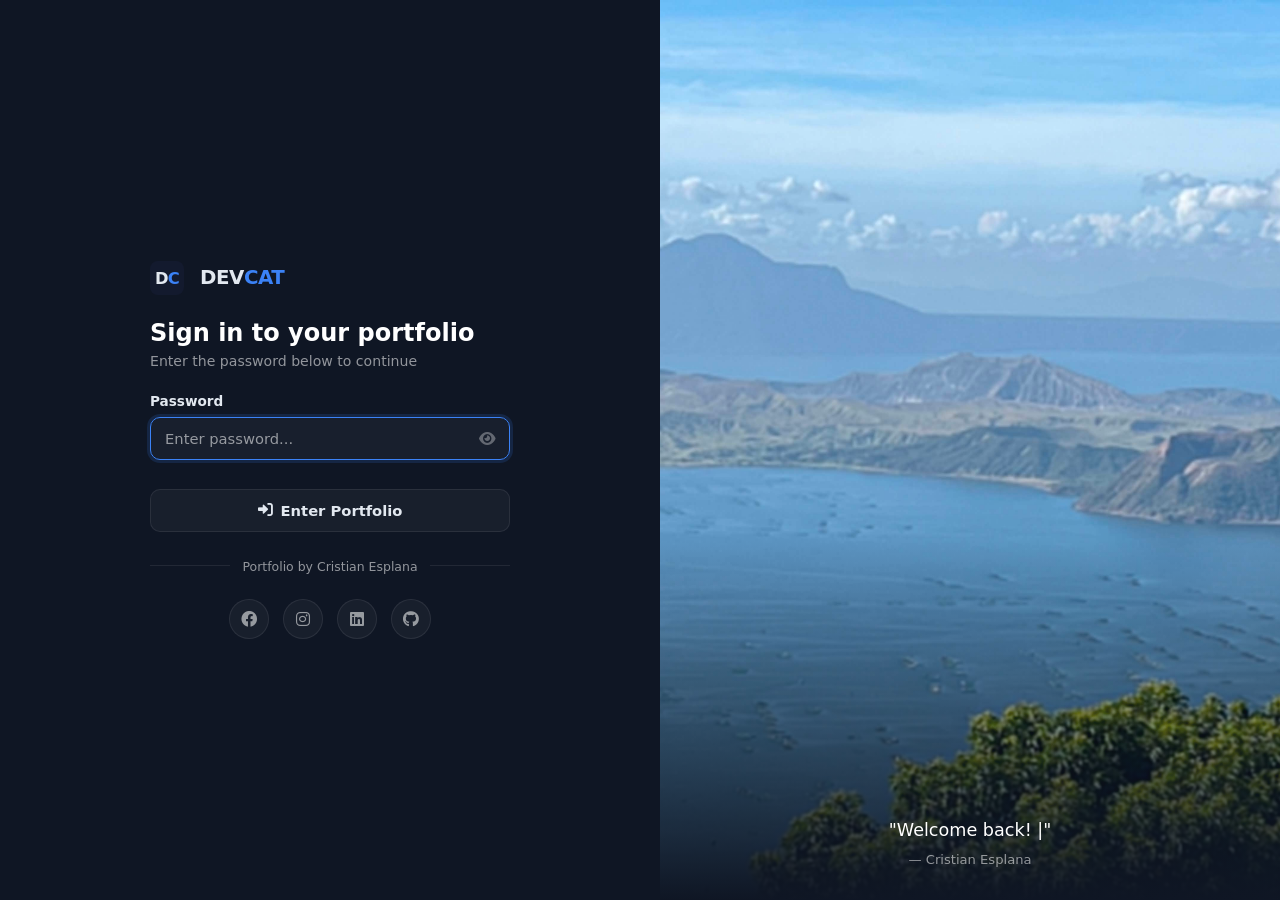
==== commit c2c070bc: "updated caption" ====
--- a/about.html
+++ b/about.html
@@ -115,17 +115,17 @@
                             </div>
                         </div>
                         <div class="gallery-item">
-                            <img src="https://picsum.photos/seed/ocean22/400/260" alt="Coastal Horizon" data-lightbox="https://picsum.photos/seed/ocean22/900/600" data-caption="Coastal Horizon — Golden hour at a quiet beach in Batangas, Philippines.">
+                            <img src="Dingalan.png" alt="Dingalan Aurora" data-caption="Famous Touris Plot in Aurora, Philippines.">
                             <div class="gallery-caption">
-                                <strong>Coastal Horizon</strong>
-                                <span>Golden hour at a quiet beach in Batangas, Philippines.</span>
+                                <strong>Dingalan Aurora</strong>
+                                <span>Famous Touris Plot in Aurora, Philippines.</span>
                             </div>
                         </div>
                         <div class="gallery-item">
-                            <img src="https://picsum.photos/seed/rooftop7/400/260" alt="Rooftop View" data-lightbox="https://picsum.photos/seed/rooftop7/900/600" data-caption="Rooftop View — Urban skyline captured from a rooftop during the blue hour.">
+                            <img src="SM-Moa.png" alt="SM Mall of Asia" data-caption="SM Mall of Asia one of the Biggest Mall in Philippines">
                             <div class="gallery-caption">
-                                <strong>Rooftop View</strong>
-                                <span>Urban skyline captured from a rooftop during the blue hour.</span>
+                                <strong>SM Mall of Asia</strong>
+                                <span>SM Mall of Asia one of the Biggest Mall in Philippines</span>
                             </div>
                         </div>
                     </div>
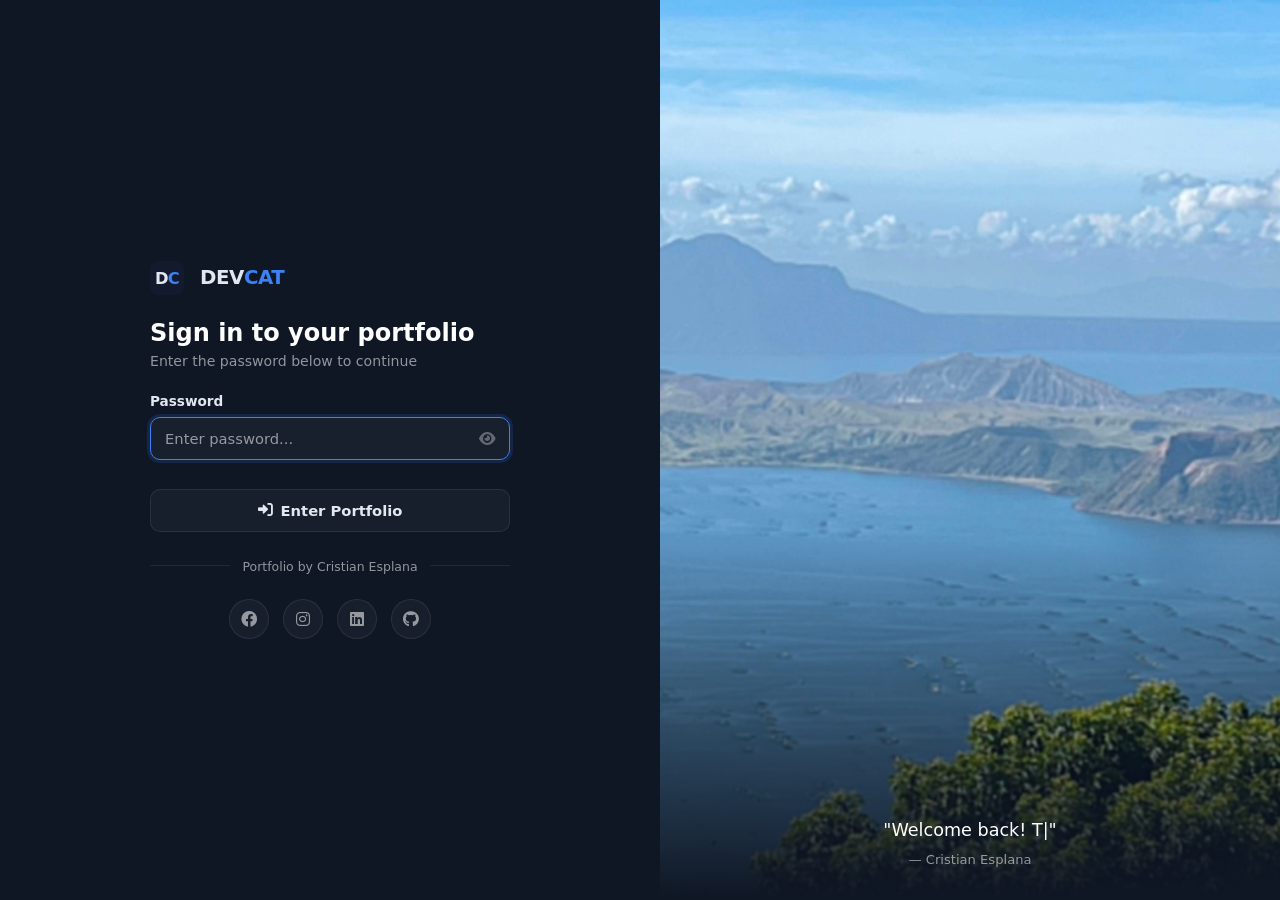
==== commit 1db0cfe5: "Updated Image and Caption" ====
--- a/about.html
+++ b/about.html
@@ -118,7 +118,7 @@
                             <img src="Dingalan.png" alt="Dingalan Aurora" data-caption="Famous Touris Plot in Aurora, Philippines.">
                             <div class="gallery-caption">
                                 <strong>Dingalan Aurora</strong>
-                                <span>Famous Touris Plot in Aurora, Philippines.</span>
+                                <span>Famous Touris Spot in Aurora, Philippines.</span>
                             </div>
                         </div>
                         <div class="gallery-item">
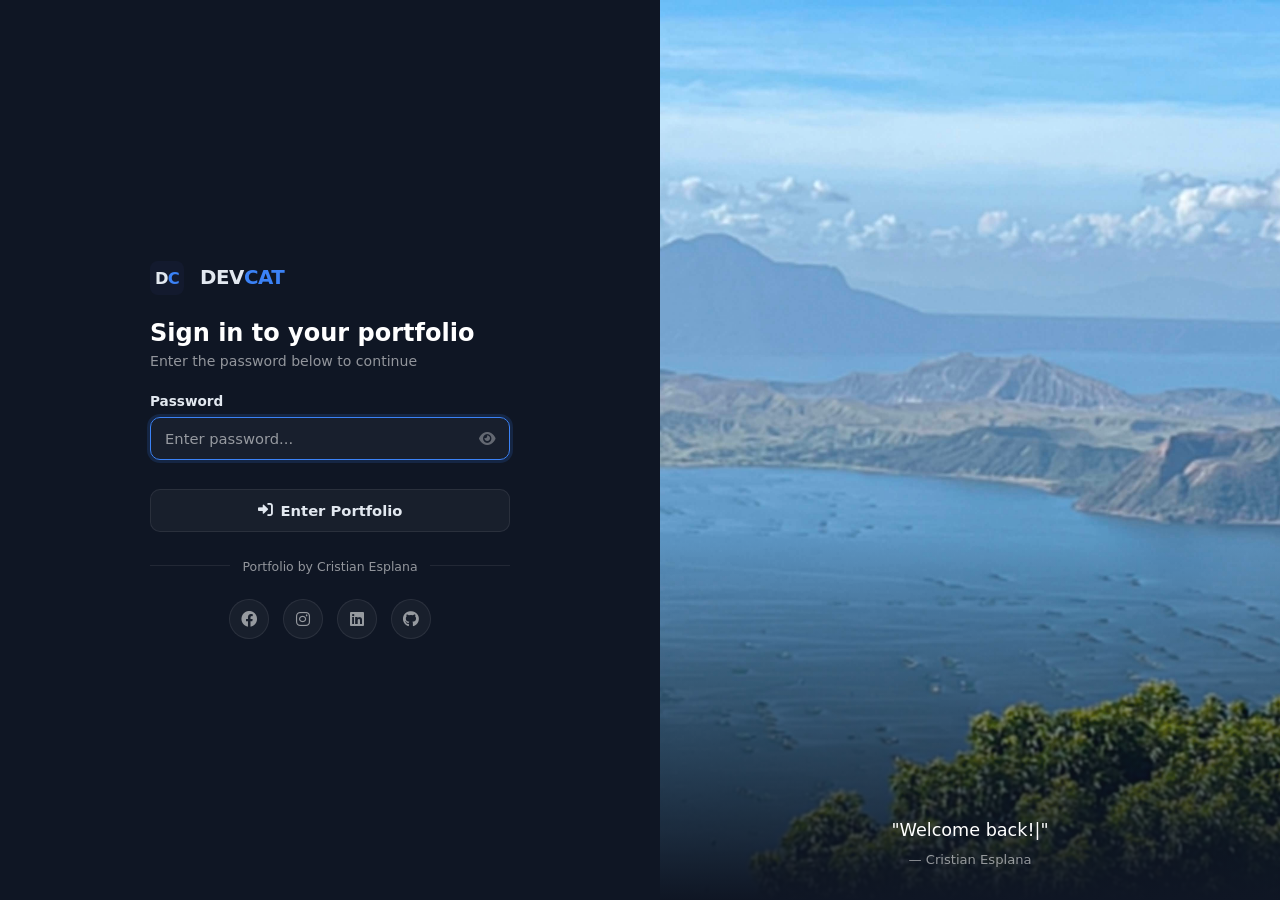
==== commit a4cc53c0: "Updated Layout and Achievement" ====
--- a/about.html
+++ b/about.html
@@ -60,7 +60,7 @@
                         <div class="avatar-picker-banner"></div>
                         <div class="avatar-picker-display" id="avatarDisplay">
                             <div class="avatar-picker-content" id="avatarContent">
-                                <img src="DP.jpg" alt="Cristian Esplana" id="avatarMainImg">
+                                <img src="images/DP.jpg" alt="Cristian Esplana" id="avatarMainImg">
                             </div>
                         </div>
                         <div class="avatar-picker-info">
@@ -69,7 +69,7 @@
                         </div>
                         <div class="avatar-picker-options" id="avatarOptions">
                             <button type="button" class="avatar-opt active" data-avatar="photo" title="Profile Photo">
-                                <img src="DP.jpg" alt="Photo">
+                                <img src="images/DP.jpg" alt="Photo">
                             </button>
                             <button type="button" class="avatar-opt" data-avatar="1" title="Avatar 1">
                                 <svg viewBox="0 0 36 36" fill="none" xmlns="http://www.w3.org/2000/svg" width="40" height="40"><mask id="av1" maskUnits="userSpaceOnUse" x="0" y="0" width="36" height="36"><rect width="36" height="36" rx="72" fill="#FFF"/></mask><g mask="url(#av1)"><rect width="36" height="36" fill="#ff005b"/><rect x="0" y="0" width="36" height="36" transform="translate(9 -5) rotate(219 18 18) scale(1)" fill="#ffb238" rx="6"/><g transform="translate(4.5 -4) rotate(9 18 18)"><path d="M15 19c2 1 4 1 6 0" stroke="#000" fill="none" stroke-linecap="round"/><rect x="10" y="14" width="1.5" height="2" rx="1" fill="#000"/><rect x="24" y="14" width="1.5" height="2" rx="1" fill="#000"/></g></g></svg>
@@ -101,28 +101,28 @@
                     <p>Outside of coding and testing, I capture stories through my lens, focusing on nature and urban landscapes.</p>
                     <div id="hobbyGallery" class="hobby-gallery">
                         <div class="gallery-item">
-                            <img src="gallery1.jpg" alt="Manila Riverside" data-lightbox="gallery1.jpg" data-caption="Manila Riverside — Golden hour along the Pasig River with the historic post office building.">
+                            <img src="images/gallery1.jpg" alt="Manila Riverside" data-lightbox="images/gallery1.jpg" data-caption="Manila Riverside — Golden hour along the Pasig River with the historic post office building.">
                             <div class="gallery-caption">
                                 <strong>Manila Riverside</strong>
                                 <span>Golden hour along the Pasig River with the historic post office building.</span>
                             </div>
                         </div>
                         <div class="gallery-item">
-                            <img src="gallery2.jpg" alt="Taal Volcano, Tagaytay" data-lightbox="gallery2.jpg" data-caption="Taal Volcano, Tagaytay — Scenic view of Taal Lake and Volcano Island from Starbucks Tagaytay.">
+                            <img src="images/gallery2.jpg" alt="Taal Volcano, Tagaytay" data-lightbox="images/gallery2.jpg" data-caption="Taal Volcano, Tagaytay — Scenic view of Taal Lake and Volcano Island from Starbucks Tagaytay.">
                             <div class="gallery-caption">
                                 <strong>Taal Volcano, Tagaytay</strong>
                                 <span>Scenic view of Taal Lake and Volcano Island from Starbucks Tagaytay.</span>
                             </div>
                         </div>
                         <div class="gallery-item">
-                            <img src="Dingalan.png" alt="Dingalan Aurora" data-caption="Famous Touris Plot in Aurora, Philippines.">
+                            <img src="images/Dingalan.png" alt="Dingalan Aurora" data-caption="Famous Touris Plot in Aurora, Philippines.">
                             <div class="gallery-caption">
                                 <strong>Dingalan Aurora</strong>
                                 <span>Famous Touris Spot in Aurora, Philippines.</span>
                             </div>
                         </div>
                         <div class="gallery-item">
-                            <img src="SM-Moa.png" alt="SM Mall of Asia" data-caption="SM Mall of Asia one of the Biggest Mall in Philippines">
+                            <img src="images/SM-Moa.png" alt="SM Mall of Asia" data-caption="SM Mall of Asia one of the Biggest Mall in Philippines">
                             <div class="gallery-caption">
                                 <strong>SM Mall of Asia</strong>
                                 <span>SM Mall of Asia one of the Biggest Mall in Philippines</span>
--- a/style.css
+++ b/style.css
@@ -1491,6 +1491,20 @@
 
 .cert-thumb:hover { opacity: 0.8; }
 
+.achievement-thumb {
+    flex-shrink: 0;
+    width: 80px;
+    height: 56px;
+    border-radius: 8px;
+    overflow: hidden;
+    border: 1px solid var(--border);
+}
+.achievement-thumb img {
+    width: 100%;
+    height: 100%;
+    object-fit: cover;
+}
+
 
 /* ── 12. About Page & Gallery ── */
 
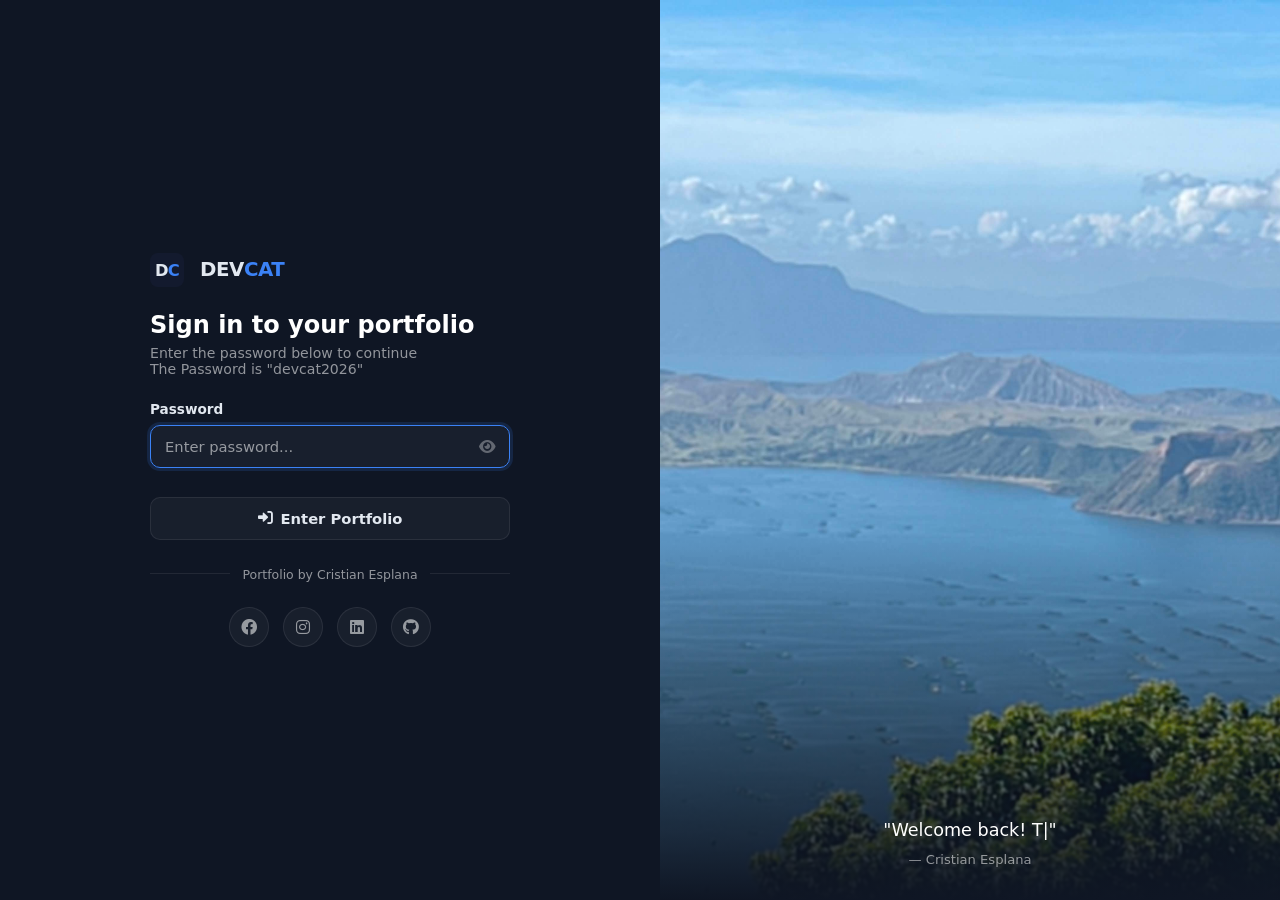
==== commit 37299987: "Update in Password and add Tme" ====
--- a/about.html
+++ b/about.html
@@ -24,6 +24,7 @@
                 <div class="search-box">
                     <input type="text" id="siteSearch" placeholder="Search...">
                 </div>
+                <div class="header-clock" id="headerClock"></div>
                 <a href="#" class="desktop-signout" data-logout title="Sign Out"><i class="fa fa-sign-out-alt"></i></a>
                 <button id="menuBtn" class="menu-trigger">MENU ☰</button>
             </div>
@@ -153,6 +154,24 @@
         </div>
     </div>
 
+    <!-- Clock Modal -->
+    <div id="clockModal" class="clock-modal">
+        <div class="clock-modal-overlay"></div>
+        <div class="clock-modal-box">
+            <button class="clock-modal-close">&times;</button>
+            <div class="clock-modal-header">
+                <div class="clock-modal-time"></div>
+                <div class="clock-modal-date"></div>
+            </div>
+            <div class="cal-nav">
+                <button type="button" class="cal-prev" title="Previous month"><i class="fa fa-chevron-left"></i></button>
+                <span class="cal-month-label"></span>
+                <button type="button" class="cal-next" title="Next month"><i class="fa fa-chevron-right"></i></button>
+            </div>
+            <div class="cal-grid"></div>
+        </div>
+    </div>
+
     <script src="script.js"></script>
 </body>
 </html>
--- a/style.css
+++ b/style.css
@@ -115,6 +115,137 @@
     justify-content: space-between;
 }
 
+.header-clock {
+    display: none;
+    align-items: center;
+    gap: 6px;
+    font-size: 0.78rem;
+    color: var(--text-secondary);
+    font-family: 'Courier New', monospace;
+    white-space: nowrap;
+    padding: 5px 12px;
+    border: 1px solid var(--border);
+    border-radius: 8px;
+    background: var(--bg-card);
+    cursor: pointer;
+    transition: border-color 0.3s;
+}
+.header-clock:hover { border-color: var(--accent); }
+.header-clock i { color: var(--accent); font-size: 0.75rem; }
+.clock-time { color: #fff; font-weight: 600; }
+
+.clock-modal {
+    display: none;
+    position: fixed;
+    inset: 0;
+    z-index: 9999;
+    align-items: center;
+    justify-content: center;
+}
+.clock-modal.show { display: flex; }
+.clock-modal-overlay {
+    position: absolute;
+    inset: 0;
+    background: rgba(0, 0, 0, 0.6);
+    -webkit-backdrop-filter: blur(6px);
+    backdrop-filter: blur(6px);
+}
+.clock-modal-box {
+    position: relative;
+    background: var(--bg-secondary);
+    border: 1px solid var(--border);
+    border-radius: 16px;
+    padding: 28px;
+    width: 340px;
+    max-width: 90vw;
+    box-shadow: var(--shadow-card);
+    animation: clockFadeIn 0.25s ease;
+}
+@keyframes clockFadeIn {
+    from { opacity: 0; transform: scale(0.95); }
+    to { opacity: 1; transform: scale(1); }
+}
+.clock-modal-close {
+    position: absolute;
+    top: 12px;
+    right: 16px;
+    background: none;
+    border: none;
+    color: var(--text-secondary);
+    font-size: 1.4rem;
+    cursor: pointer;
+    transition: color 0.2s;
+}
+.clock-modal-close:hover { color: #fff; }
+.clock-modal-header {
+    text-align: center;
+    margin-bottom: 20px;
+}
+.clock-modal-time {
+    font-family: 'Courier New', monospace;
+    font-size: 2.2rem;
+    font-weight: 700;
+    color: #fff;
+    letter-spacing: 2px;
+}
+.clock-modal-date {
+    font-size: 0.85rem;
+    color: var(--text-secondary);
+    margin-top: 4px;
+}
+.cal-nav {
+    display: flex;
+    align-items: center;
+    justify-content: space-between;
+    margin-bottom: 12px;
+}
+.cal-nav button {
+    background: var(--bg-card);
+    border: 1px solid var(--border);
+    color: var(--text-secondary);
+    width: 30px;
+    height: 30px;
+    border-radius: 8px;
+    cursor: pointer;
+    display: flex;
+    align-items: center;
+    justify-content: center;
+    transition: border-color 0.2s, color 0.2s;
+}
+.cal-nav button:hover { border-color: var(--accent); color: var(--accent); }
+.cal-month-label {
+    font-size: 0.9rem;
+    font-weight: 600;
+    color: #fff;
+}
+.cal-grid {
+    display: grid;
+    grid-template-columns: repeat(7, 1fr);
+    gap: 2px;
+    text-align: center;
+}
+.cal-day-name {
+    font-size: 0.65rem;
+    color: var(--text-secondary);
+    font-weight: 600;
+    padding: 4px 0;
+    text-transform: uppercase;
+}
+.cal-day {
+    font-size: 0.8rem;
+    padding: 7px 0;
+    border-radius: 8px;
+    color: var(--text-primary);
+    transition: background 0.2s;
+}
+.cal-day:hover { background: var(--bg-card-hover); }
+.cal-today {
+    background: var(--accent) !important;
+    color: #fff !important;
+    font-weight: 700;
+    border-radius: 8px;
+}
+
 .logo {
     color: #fff;
     margin: 0;
@@ -762,7 +893,7 @@
 }
 
 .feature-scroll-inner {
-    height: 280px;
+    height: 350px;
     overflow: hidden;
     position: relative;
 }
@@ -898,7 +1029,7 @@
 .feature-muted {
     font-weight: 400;
     color: var(--text-secondary);
-    font-size: 0.9rem;
+    font-size: 0.55em;
 }
 
 .feature-badges {
@@ -1385,6 +1516,7 @@
     line-height: 1.55;
     display: -webkit-box;
     -webkit-line-clamp: 2;
+    line-clamp: 2;
     -webkit-box-orient: vertical;
     overflow: hidden;
 }
@@ -1752,9 +1884,9 @@
     background: var(--gradient-warm);
     color: white;
     border: none;
-    padding: 14px;
-    border-radius: 10px;
-    font-weight: 700;
+    padding: 10px;
+    border-radius: 5px;
+    font-weight: 600;
     font-size: 1rem;
     cursor: pointer;
     display: flex;
@@ -2290,6 +2422,7 @@
 /* Desktop (>= 768px) */
 @media (min-width: 768px) {
     .header-right .search-box { display: block; }
+    .header-clock { display: flex; }
     .menu-extras { display: none; }
 
     .mobile-container { max-width: 1160px; padding: 0 24px; }
